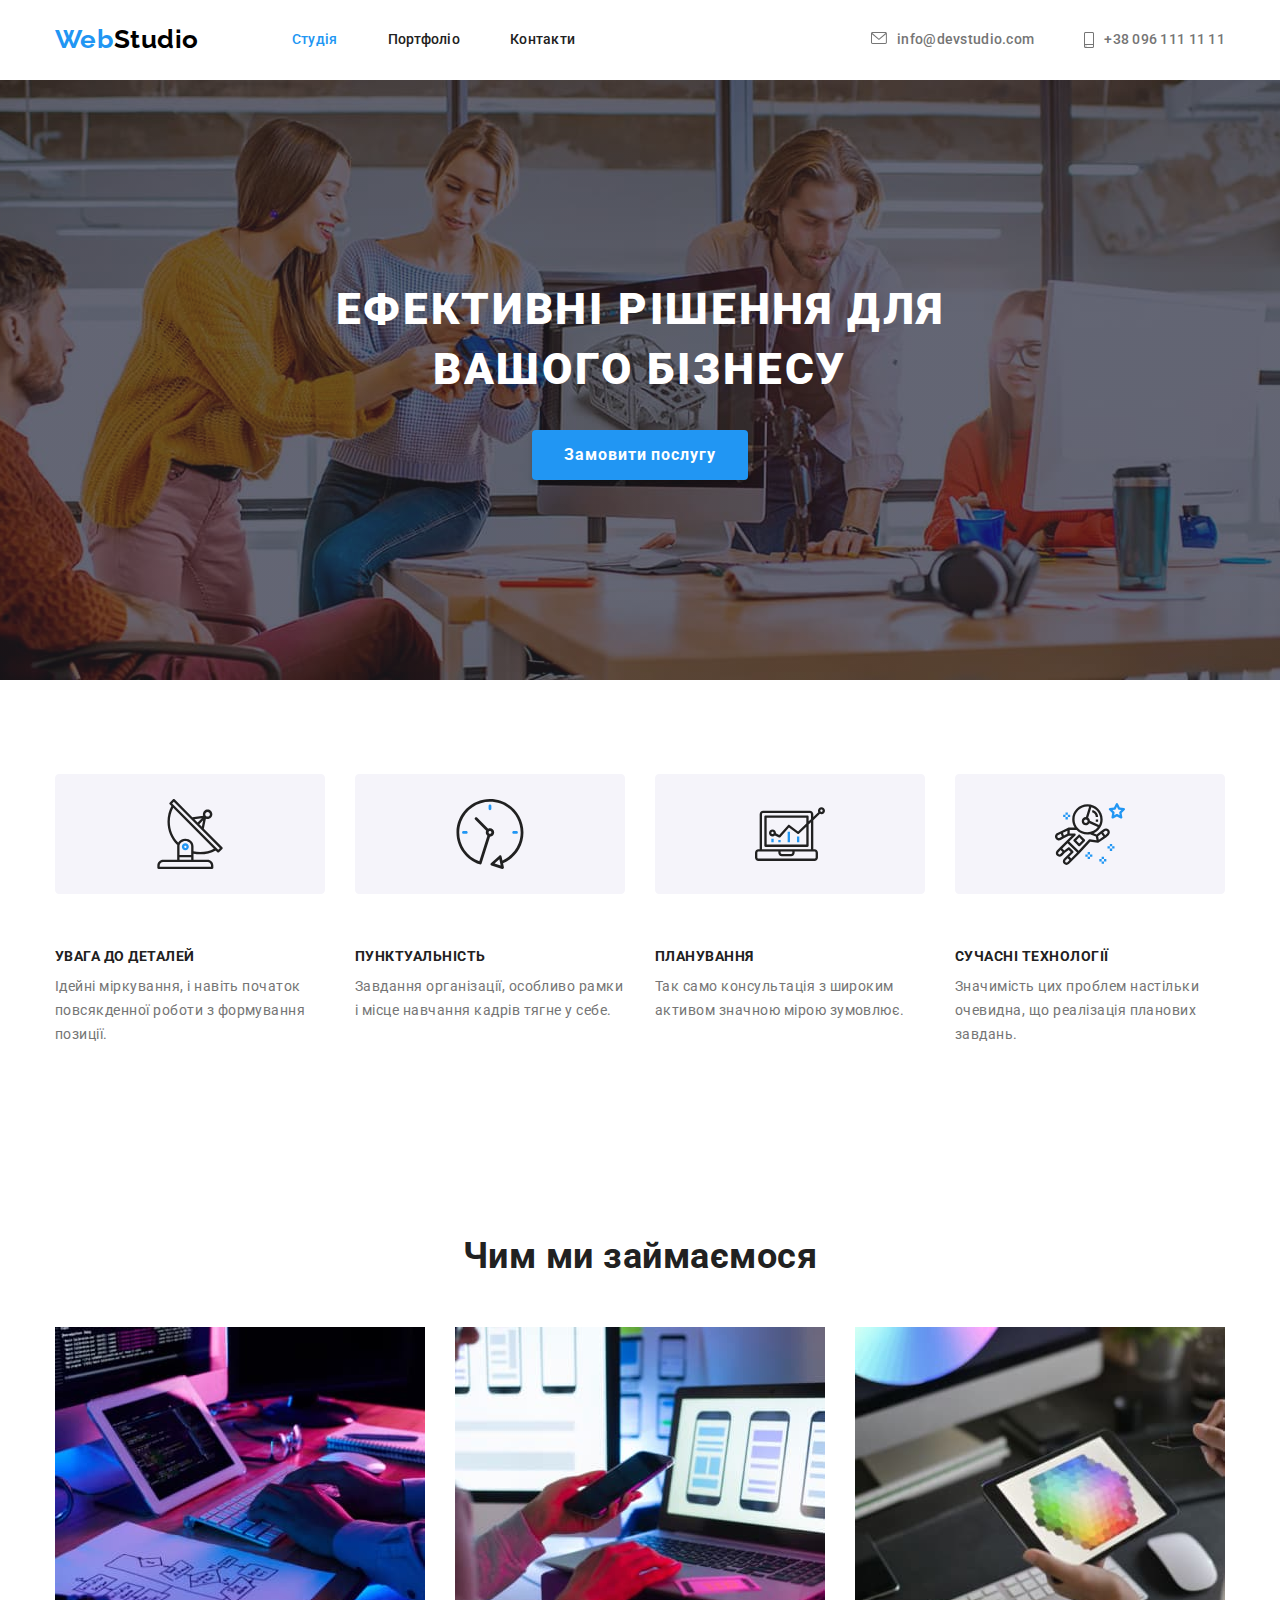
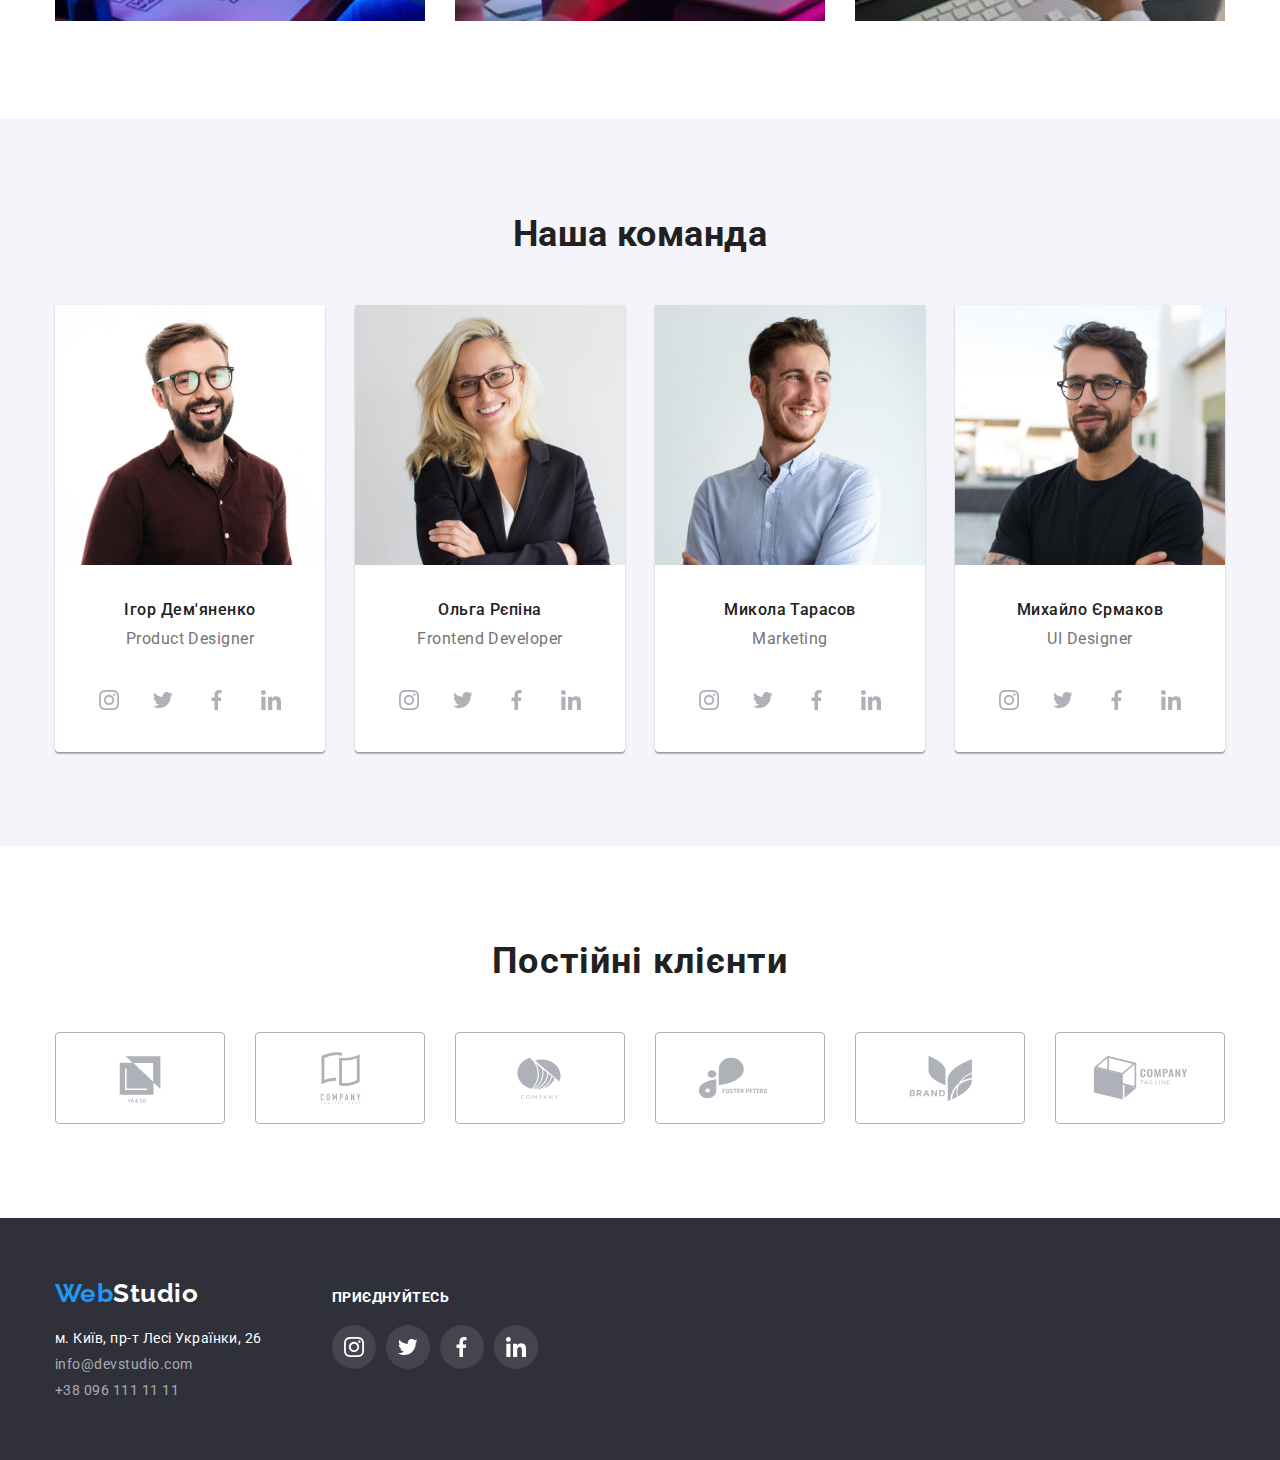
==== index.html @ b22309da "Initial commit" ====
<!DOCTYPE html>
<html lang="uk">
  <head>
    <meta charset="UTF-8" />
    <meta name="viewport" content="width=device-width, initial-scale=1.0" />
    <title>WebStudio</title>
    <link rel="preconnect" href="https://fonts.googleapis.com" />
    <link rel="preconnect" href="https://fonts.gstatic.com" crossorigin />
    <link
      href="https://fonts.googleapis.com/css2?family=Raleway:wght@400;700&family=Roboto:wght@400;500;700;900&display=swap"
      rel="stylesheet"
    />
    <link
      rel="stylesheet"
      href="https://cdnjs.cloudflare.com/ajax/libs/modern-normalize/1.1.0/modern-normalize.min.css"
    />
    <link rel="stylesheet" href="css/style.css" />
  </head>
  <body>
    <header class="page-header">
      <!-- site nav -->
      <nav class="container main-nav">
        <a href="./index.html" class="logo list">
          <span class="color-blu">Web</span>
          <span class="color-black">Studio</span>
        </a>
        <ul class="site-nav list">
          <li class="nav"><a href="" class="link current">Студія</a></li>
          <li class="nav">
            <a href="./portfolio.html" class="link">Портфоліо</a>
          </li>
          <li class="nav"><a href="" class="link">Контакти</a></li>
        </ul>
        <!-- Contakt -->
        <ul class="contakt-nav list">
          <li class="item">
            <a class="contakt-mail" href="mailto:info@devstudio.com"
              ><svg class="mail">
                <use href="./imeges/symbol-defs.svg#icon-envelope"></use></svg
              >info@devstudio.com</a
            >
          </li>
          <li class="item">
            <a class="contakt-tel" href="tel:+380961111111">
              <svg class="tel">
                <use href="./imeges/symbol-defs.svg#icon-smartphone"></use></svg
              >+38 096 111 11 11</a
            >
          </li>
        </ul>
      </nav>
    </header>
    <main>
      <!-- Hero -->
      <section class="hero section container">
        <h1 class="hero-title">Ефективні рішення для вашого бізнесу</h1>
        <button class="button">
          <span class="text-button">Замовити послугу</span>
        </button>
      </section>
      <!-- Feature -->
      <section class="section">
        <h2 hidden>Приклади робіт</h2>
        <div class="container feature">
          <ul class="feature-list list">
            <li class="item icon-item">
              <svg class="fonts">
                <use href="./imeges/symbol-defs.svg#icon-antenna"></use>
              </svg>
              <h3 class="title">УВАГА ДО ДЕТАЛЕЙ</h3>
              <p class="feature-text">
                Ідейні міркування, і навіть початок повсякденної роботи з
                формування позиції.
              </p>
            </li>
            <li class="item">
              <svg class="fonts">
                <use href="./imeges/symbol-defs.svg#icon-clock"></use>
              </svg>
              <h3 class="title">ПУНКТУАЛЬНІСТЬ</h3>
              <p class="feature-text">
                Завдання організації, особливо рамки і місце навчання кадрів
                тягне у себе.
              </p>
            </li>
            <li class="item">
              <svg class="fonts">
                <use href="./imeges/symbol-defs.svg#icon-diagram"></use>
              </svg>
              <h3 class="title">ПЛАНУВАННЯ</h3>
              <p class="feature-text">
                Так само консультація з широким активом значною мірою зумовлює.
              </p>
            </li>
            <li class="item">
              <svg class="fonts">
                <use href="./imeges/symbol-defs.svg#icon-astronaut"></use>
              </svg>
              <h3 class="title">СУЧАСНІ ТЕХНОЛОГІЇ</h3>
              <p class="feature-text">
                Значимість цих проблем настільки очевидна, що реалізація
                планових завдань.
              </p>
            </li>
          </ul>
        </div>
      </section>
      <section class="works section">
        <div class="container">
          <h2 class="works-title">Чим ми займаємося</h2>
          <ul class="list example">
            <li class="item">
              <img
                src="./imeges/keydoard.jpg"
                alt="Написання коду"
                width="370"
              />
            </li>
            <li class="item">
              <img
                src="./imeges/displey.jpg"
                alt="Мобільні додатки"
                width="370"
              />
            </li>
            <li class="item">
              <img
                src="./imeges/tablet.jpg"
                alt="Розробка логотипів"
                width="370"
              />
            </li>
          </ul>
        </div>
      </section>
      <!-- Team -->
      <section class="team section">
        <div class="container">
          <h2 class="team-title">Наша команда</h2>
          <ul class="list team-list">
            <li class="item">
              <div class="backgr-color">
                <img
                  class="photo-team"
                  src="./imeges/igor.jpg"
                  alt="Ігор Демʼяненко"
                  width="270"
                />
                <h3 class="team-name">Ігор Дем'яненко</h3>
                <p class="team-prof">
                  <span lang="en"> Product Designer</span>
                </p>
                <ul class="social list">
                  <li class="icon-social">
                    <a class="icon-link" href="#"
                      ><svg class="social-icon">
                        <use
                          href="./imeges/symbol-defs.svg#icon-instagram2"
                        ></use></svg
                    ></a>
                  </li>
                  <li class="icon-social">
                    <a class="icon-link" href="#"
                      ><svg class="social-icon">
                        <use
                          href="./imeges/symbol-defs.svg#icon-twitter2"
                        ></use></svg
                    ></a>
                  </li>
                  <li class="icon-social">
                    <a class="icon-link" href="#"
                      ><svg class="social-icon">
                        <use
                          href="./imeges/symbol-defs.svg#icon-facebook2"
                        ></use></svg
                    ></a>
                  </li>
                  <li class="icon-social">
                    <a class="icon-link" href="#"
                      ><svg class="social-icon">
                        <use
                          href="./imeges/symbol-defs.svg#icon-linkedin2"
                        ></use></svg
                    ></a>
                  </li>
                </ul>
              </div>
            </li>
            <li class="item">
              <div class="backgr-color">
                <img
                  class="photo-team"
                  src="./imeges/olga.jpg"
                  alt="Ольга Рєпіна"
                  width="270"
                />
                <h3 class="team-name">Ольга Рєпіна</h3>
                <p class="team-prof">
                  <span lang="en"> Frontend Developer </span>
                </p>
                <ul class="social list">
                  <li class="icon-social">
                    <a class="icon-link" href="#"
                      ><svg class="social-icon">
                        <use
                          href="./imeges/symbol-defs.svg#icon-instagram2"
                        ></use></svg
                    ></a>
                  </li>
                  <li class="icon-social">
                    <a class="icon-link" href="#"
                      ><svg class="social-icon">
                        <use
                          href="./imeges/symbol-defs.svg#icon-twitter2"
                        ></use></svg
                    ></a>
                  </li>
                  <li class="icon-social">
                    <a class="icon-link" href="#"
                      ><svg class="social-icon">
                        <use
                          href="./imeges/symbol-defs.svg#icon-facebook2"
                        ></use></svg
                    ></a>
                  </li>
                  <li class="icon-social">
                    <a class="icon-link" href="#"
                      ><svg class="social-icon">
                        <use
                          href="./imeges/symbol-defs.svg#icon-linkedin2"
                        ></use></svg
                    ></a>
                  </li>
                </ul>
              </div>
            </li>

            <li class="item">
              <div class="backgr-color">
                <img
                  class="photo-team"
                  src="./imeges/mukola.jpg"
                  alt="Микола Тарасов"
                  width="270"
                />
                <h3 class="team-name">Микола Тарасов</h3>
                <p class="team-prof"><span lang="en"> Marketing </span></p>
                <ul class="social list">
                  <li class="icon-social">
                    <a class="icon-link" href="#"
                      ><svg class="social-icon">
                        <use
                          href="./imeges/symbol-defs.svg#icon-instagram2"
                        ></use></svg
                    ></a>
                  </li>
                  <li class="icon-social">
                    <a class="icon-link" href="#"
                      ><svg class="social-icon">
                        <use
                          href="./imeges/symbol-defs.svg#icon-twitter2"
                        ></use></svg
                    ></a>
                  </li>
                  <li class="icon-social">
                    <a class="icon-link" href="#"
                      ><svg class="social-icon">
                        <use
                          href="./imeges/symbol-defs.svg#icon-facebook2"
                        ></use></svg
                    ></a>
                  </li>
                  <li class="icon-social">
                    <a class="icon-link" href="#"
                      ><svg class="social-icon">
                        <use
                          href="./imeges/symbol-defs.svg#icon-linkedin2"
                        ></use></svg
                    ></a>
                  </li>
                </ul>
              </div>
            </li>
            <li class="item">
              <div class="backgr-color">
                <img
                  class="photo-team"
                  src="./imeges/myhaylo.jpg"
                  alt="Михайло Єрмаков"
                  width="270"
                />
                <h3 class="team-name">Михайло Єрмаков</h3>
                <p class="team-prof"><span lang="en"> UI Designer </span></p>
                <ul class="social list">
                  <li class="icon-social">
                    <a class="icon-link" href="#"
                      ><svg class="social-icon">
                        <use
                          href="./imeges/symbol-defs.svg#icon-instagram2"
                        ></use></svg
                    ></a>
                  </li>
                  <li class="icon-social">
                    <a class="icon-link" href="#"
                      ><svg class="social-icon">
                        <use
                          href="./imeges/symbol-defs.svg#icon-twitter2"
                        ></use></svg
                    ></a>
                  </li>
                  <li class="icon-social">
                    <a class="icon-link" href="#"
                      ><svg class="social-icon">
                        <use
                          href="./imeges/symbol-defs.svg#icon-facebook2"
                        ></use></svg
                    ></a>
                  </li>
                  <li class="icon-social">
                    <a class="icon-link" href="#"
                      ><svg class="social-icon">
                        <use
                          href="./imeges/symbol-defs.svg#icon-linkedin2"
                        ></use></svg
                    ></a>
                  </li>
                </ul>
              </div>
            </li>
          </ul>
        </div>
      </section>
      <!-- Clients -->
      <section class="section">
        <div class="container">
          <h2 hidden>Клієнти</h2>
          <h3 class="title-clients">Постійні клієнти</h3>
          <ul class="icon-list list">
            <li class="icon-clients">
              <a href="#">
                <svg class="icon">
                  <use href="./imeges/symbol-defs.svg#icon-yaco"></use>
                </svg>
              </a>
            </li>
            <li class="icon-clients">
              <a href="#"
                ><svg class="icon">
                  <use
                    href="./imeges/symbol-defs.svg#icon-teglinecompany"
                  ></use></svg
              ></a>
            </li>
            <li class="icon-clients">
              <a href="#">
                <svg class="icon">
                  <use href="./imeges/symbol-defs.svg#icon-company"></use></svg
              ></a>
            </li>
            <li class="icon-clients">
              <a href="#"
                ><svg class="icon">
                  <use href="./imeges/symbol-defs.svg#icon-foster"></use></svg
              ></a>
            </li>
            <li class="icon-clients">
              <a href="#">
                <svg class="icon">
                  <use href="./imeges/symbol-defs.svg#icon-brand"></use></svg
              ></a>
            </li>
            <li class="icon-clients">
              <a href="#"
                ><svg class="icon">
                  <use href="./imeges/symbol-defs.svg#icon-tagline"></use></svg
              ></a>
            </li>
          </ul>
        </div>
      </section>
    </main>
    <!-- footer -->
    <footer class="footer">
      <div class="container footer-container">
        <div class="contackt-wrap">
         <a class="footer-logo" href="#"
          ><span class="color-blu">Web</span
          ><span class="color-white">Studio</span></a
        >
          <address class="address">
            <ul class="list">
              <li>
                <span class="address-name"
                  >м. Київ, пр-т Лесі Українки, 26</span
                >
              </li>
              <li>
                <a href="mailto:info@devstudio.com" class="address-mail list"
                  >info@devstudio.com</a
                >
              </li>
              <li>
                <a href="tel:+380961111111" class="address-tel list"
                  >+38 096 111 11 11</a
                >
              </li>
            </ul>
          </address>
          </div>
          <div class="social-wrap">
            <p class="footer-title-social">приєднуйтесь</p>
            <ul class="footer-social list">
              <li class="footer-icon-social">
                <a class="footer-icon-link" href="#"
                  ><svg class="footer-social-icon">
                    <use
                      href="./imeges/symbol-defs.svg#icon-instagram2"
                    ></use></svg
                ></a>
              </li>
              <li class="footer-icon-social">
                <a class="footer-icon-link" href="#"
                  ><svg class="footer-social-icon">
                    <use
                      href="./imeges/symbol-defs.svg#icon-twitter2"
                    ></use></svg
                ></a>
              </li>
              <li class="footer-icon-social">
                <a class="footer-icon-link" href="#"
                  ><svg class="footer-social-icon">
                    <use
                      href="./imeges/symbol-defs.svg#icon-facebook2"
                    ></use></svg
                ></a>
              </li>
              <li class="footer-icon-social">
                <a class="footer-icon-link" href="#"
                  ><svg class="footer-social-icon">
                    <use
                      href="./imeges/symbol-defs.svg#icon-linkedin2"
                    ></use></svg
                ></a>
              </li>
            </ul>
          </div>
      </div>
    </footer>
  </body>
</html>
---- css/style.css ----
/* 
цвет ховера текста #2196F3
главный цвет текста #212121
вторичный цвет текста #757575
цвет главного заголовка #FFFFFF
вторичный цвет фона #F5F4FA

 */
:root {
  --text-color: #000000;
  --secondary-text-color: #757575;
  --prymery-text-color: #212121;
  --accent-color: #2196f3;
  --pramery-white-color: #ffffff;
  --pramery-footer-text-color: rgba(255, 255, 255, 0.6);
  --backgroundcolor-hero: #2f303a;
  --pramery-footer-color: #2f303a;
  --secondary-backgraund-color: #f5f4fa;
  --primery-fill-color: #afb1b8;
}

/* Body */

body {
  background-color: var(--pramery-white-color);
  color: var(--prymery-text-color);

  font-family: Roboto, sans-serif;
  letter-spacing: 0.03em;
}

/* Утилиты */

h1,
h2,
h3,
h4,
h5,
h6,
p {
  margin-top: 0;
  margin-bottom: 0;
}

.list {
  margin: 0;
  padding: 0;
  list-style: none;
  text-decoration: none;
}

.container {
  width: 1200px;
  padding-left: 15px;
  padding-right: 15px;
  margin-left: auto;
  margin-right: auto;
}

.section {
  padding-top: 94px;
  padding-bottom: 94px;
}

/* header */

.header {
  border-bottom: 1px solid #ececec;
}

.logo {
  display: block;
  font-size: 0;
  padding-top: 24px;
  padding-bottom: 25px;
  margin-right: 93px;
}

.logo .color-blu {
  color: var(--accent-color);

  font-family: Raleway, sans-serif;
  font-weight: 700;
  font-size: 26px;
  line-height: 1.2;
}
.logo .color-black {
  color: var(--text-color);

  font-family: Raleway, sans-serif;
  font-weight: 700;
  font-size: 26px;
  line-height: 1.2;
}

/* Main-nav */

.main-nav {
  display: flex;
  align-items: center;
}

/* site nav */

.site-nav {
  display: flex;
}

.site-nav .nav {
  margin-right: 50px;
}
.site-nav .nav:last-child {
  margin-right: 0;
}

.site-nav .link {
  color: var(--prymery-text-color);
  padding-top: 32px;
  padding-bottom: 32px;
  display: block;

  font-weight: 500;
  font-size: 14px;
  line-height: 1.14;
  letter-spacing: 0.02em;
  text-decoration: none;
}
.site-nav .link:hover,
.site-nav .link:focus {
  color: var(--accent-color);
}
.site-nav .current {
  color: var(--accent-color);
}

.cont-list {
  display: flex;
}

.contakt-nav {
  display: flex;
  margin-left: auto;
}
.contakt-nav .item + .item {
  margin-left: 50px;
}

.contakt-nav .contakt-mail,
.contakt-nav .contakt-tel {
  fill: var(--secondary-text-color);
  color: var(--secondary-text-color);
  text-decoration: none;
  display: flex;
  text-align: center;
  padding-top: 32px;
  padding-bottom: 32px;

  font-weight: 500;
  font-size: 14px;
  line-height: 1.14;
  letter-spacing: 0.02em;
}
.contakt-nav .contakt-mail:hover,
.contakt-nav .contakt-mail:focus {
  color: var(--accent-color);
  fill: var(--accent-color);
}

.contakt-nav .contakt-tel:hover,
.contakt-nav .contakt-tel:focus {
  color: var(--accent-color);
  fill: var(--accent-color);
}

.mail {
  display: flex;
  align-items: center;
  width: 16px;
  height: 12px;
  margin-right: 10px;
}

.tel {
  display: flex;
  align-items: center;
  width: 10px;
  height: 16px;
  margin-right: 10px;
}

/* Hero */
.hero {
  max-width: 1600px;
  height: 600px;
  background-image: linear-gradient(
      to right,
      rgba(47, 48, 58, 0.4),
      rgba(47, 48, 58, 0.4)
    ),
    url(../imeges/background.jpg);
  background-position: center;
  background-size: cover;
  background-repeat: no-repeat;

  background-color: var(--backgroundcolor-hero);
  width: 100%;
  text-align: center;
  padding-top: 200px;
  padding-bottom: 200px;
}

.hero .hero-title {
  margin-bottom: 30px;
  color: var(--pramery-white-color);
  width: 696px;
  margin-left: auto;
  margin-right: auto;

  font-weight: 900;
  font-size: 44px;
  line-height: 1.36;
  letter-spacing: 0.06em;
  text-transform: uppercase;
}

.button {
  color: var(--pramery-white-color);
  background-color: var(--accent-color);
  cursor: pointer;
  box-shadow: 0px 4px 4px rgba(0, 0, 0, 0.15);
  border-radius: 4px;
  border: 0;

  font-weight: 700;
  font-size: 16px;
  line-height: 1.88;
  letter-spacing: 0.06em;
  padding: 10px 32px;
}

/* Feature */

.feature-list {
  display: flex;
}
.feature-list .item + .item {
  margin-left: 30px;
}

.feature-list .item {
  width: 270px;
}

.feature-list .title {
  margin-bottom: 10px;
  font-weight: 700;
  font-size: 14px;
  line-height: 1.14;
  text-transform: uppercase;
  text-align: left;
}

.feature-list .feature-text {
  color: var(--secondary-text-color);

  font-weight: 400;
  font-size: 14px;
  line-height: 1.7;
  text-align: left;
}

.fonts {
  display: flex;
  width: 270px;
  height: 120px;
  padding: 25px 100px;
  background-image: url(../imeges/backgr.svg);
  border-radius: 4px;
  text-align: center;
  margin-bottom: 55px;
}

/* Works */

.example {
  display: flex;
}

.example .item + .item {
  margin-left: 30px;
}
.works .works-title {
  margin-bottom: 50px;

  font-weight: 700;
  font-size: 36px;
  line-height: 1.17;
  text-align: center;
}

/* Team */

.team {
  background-color: var(--secondary-backgraund-color);
  text-align: center;
}

.team-list {
  display: flex;
}

.team-list .item + .item {
  margin-left: 30px;
}

.backgr-color {
  background-color: var(--pramery-white-color);
  box-shadow: 0px 1px 3px rgba(0, 0, 0, 0.12), 0px 1px 1px rgba(0, 0, 0, 0.14),
    0px 2px 1px rgba(0, 0, 0, 0.2);
  border-radius: 0px 0px 4px 4px;
}

.team .team-title {
  margin-bottom: 50px;

  font-weight: 700;
  font-size: 36px;
  line-height: 1.17;
  text-align: center;
}
.team .photo-team {
  margin-bottom: 30px;
}

.team .team-name {
  margin-bottom: 10px;
  font-weight: 500;
  font-size: 16px;
  line-height: 1.19;
}
.team .team-prof {
  color: var(--secondary-text-color);
  padding-bottom: 30px;

  font-weight: 400;
  font-size: 16px;
  line-height: 1.19;
}

/* Иконки на соц сети  */

.social {
  display: inline-flex;
  margin-bottom: 30px;
}

.icon-social {
  margin-right: 10px;
}
.icon-social:last-child {
  margin-right: 0;
}

.icon-link {
  display: flex;
  width: 44px;
  height: 44px;
  border-radius: 50%;
  justify-content: center;
  align-items: center;
  padding: 12px 12px;
  fill: var(--primery-fill-color);
}

.icon-link:hover,
.icon-link:focus {
  background-color: var(--accent-color);
  fill: var(--pramery-white-color);
}

.social-icon {
  display: flex;
  width: 20px;
  height: 20px;
}

/* Clients */

.title-clients {
  font-weight: 700;
  font-size: 36px;
  line-height: calc(42 / 36);
  text-align: center;
  letter-spacing: 0.03em;
  margin-bottom: 50px;

  color: var(--prymery-text-color);
}

.icon-list {
  display: flex;
}

.icon {
  display: inline-block;
  width: 106px;
  height: 60px;
  margin: 16px 32px;
  fill: var(--primery-fill-color);
}
.icon:hover {
  fill: var(--accent-color);
}

.icon-list .icon-clients {
  display: block;
  width: 170px;
  height: 92px;
  border: 1px solid #afb1b8;
  border-radius: 4px;
  margin-right: 30px;
}

.icon-list .icon-clients:last-child {
  margin-right: 0;
}

/* Footer */

.footer {
  background-color: var(--pramery-footer-color);
  display: flex;
  flex-direction: column;
  padding-top: 60px;
  padding-bottom: 60px;
}
.footer-logo {
  display: inline-block;
  margin-bottom: 20px;
  font-size: 0;
  text-decoration: none;
}
.footer-logo .color-blu {
  color: var(--accent-color);

  font-family: Raleway, sans-serif;
  font-weight: 700;
  font-size: 26px;
  line-height: 1.19;
}
.footer-logo .color-white {
  color: var(--pramery-white-color);

  font-family: Raleway, sans-serif;
  font-weight: 700;
  font-size: 26px;
  line-height: 1.19;
}

.address {
  display: flex;
  flex-direction: column;
}

.address .address-name {
  color: var(--pramery-white-color);
  margin-bottom: 9px;
  display: inline-block;

  font-style: normal;
  font-weight: 400;
  font-size: 14px;
  line-height: 1.17;
}

.address-mail {
  margin-bottom: 9px;
}

.address .address-mail,
.address-tel {
  color: var(--pramery-footer-text-color);

  display: inline-block;

  font-style: normal;
  font-weight: 400;
  font-size: 14px;
  line-height: 1.17;
}
.address-mail:hover,
.address-mail:focus {
  color: var(--accent-color);
}
.address-tel:hover,
.address-tel:focus {
  color: var(--accent-color);
}

/* footer icon */

.footer-container {
  display: flex;
  align-items: baseline;
}

.footer-title-social {
  display: flex;
  font-weight: 700;
  font-size: 14px;
  line-height: calc(16 / 14);
  letter-spacing: 0.03em;
  text-transform: uppercase;
  color: var(--pramery-white-color);
  text-align: center;
  margin-bottom: 20px;
}

.social-wrap {
  margin-left: 70px;
}

.footer-social {
  display: inline-flex;
}

.footer-icon-social {
  margin-right: 10px;
}
.footer-icon-social:last-child {
  margin-right: 0;
}

.footer-icon-link {
  display: flex;
  width: 44px;
  height: 44px;
  border-radius: 50%;
  justify-content: center;
  align-items: center;
  padding: 12px 12px;
  fill: var(--pramery-white-color);
  background-color: rgba(255, 255, 255, 0.1);
}

.footer-icon-link:hover,
.footer-icon-link:focus {
  background-color: var(--accent-color);
  fill: var(--pramery-white-color);
}

.footer-social-icon {
  display: flex;
  width: 20px;
  height: 20px;
}
/* Portfolio */

.portfolio {
  display: inline-block;
}

.list-button {
  display: flex;
  justify-content: center;
}
.list-button .item + .item {
  margin-left: 8px;
}

.list-button .buttons {
  color: var(--prymery-text-color);
  background-color: var(--secondary-backgraund-color);
  margin-bottom: 34px;
  padding: 6px 22px;
  border-radius: 4px;
  border: 0;

  font-weight: 500;
  font-size: 16px;
  line-height: 1.63;
  cursor: pointer;
}
.list-button .buttons:hover,
.list-button .buttons:focus {
  color: var(--pramery-white-color);
  background-color: var(--accent-color);
  box-shadow: 0px 3px 1px rgba(0, 0, 0, 0.1), 0px 1px 2px rgba(0, 0, 0, 0.08),
    0px 2px 2px rgba(0, 0, 0, 0.12);
}

.card {
  display: flex;
  flex-wrap: wrap;
}

.card .item {
  width: calc(100%-30px / 3);
  display: inline-block;
  margin-bottom: 30px;
  margin-right: 30px;
}

.card .item:nth-child(3n) {
  margin-right: 0px;
}

.card .item:nth-last-child(-n + 3) {
  margin-bottom: 0px;
}

.portf-list:hover,
.portf-list:focus {
  box-shadow: 0px 1px 1px rgba(0, 0, 0, 0.12), 0px 4px 4px rgba(0, 0, 0, 0.06),
    1px 4px 6px rgba(0, 0, 0, 0.16);
}

.card .img-project {
  display: block;
}

.text-title {
  border: 1px solid #eeeeee;
  border-top: none;
}

.card .card-title {
  color: var(--prymery-text-color);
  margin-bottom: 4px;
  padding-top: 20px;
  padding-left: 24px;

  font-weight: 700;
  font-size: 18px;
  line-height: 2;
  letter-spacing: 0.06em;
}
.card .card-text {
  color: var(--secondary-text-color);
  margin-bottom: 20px;
  padding-left: 24px;

  font-weight: 400;
  font-size: 16px;
  line-height: 1.88;
}
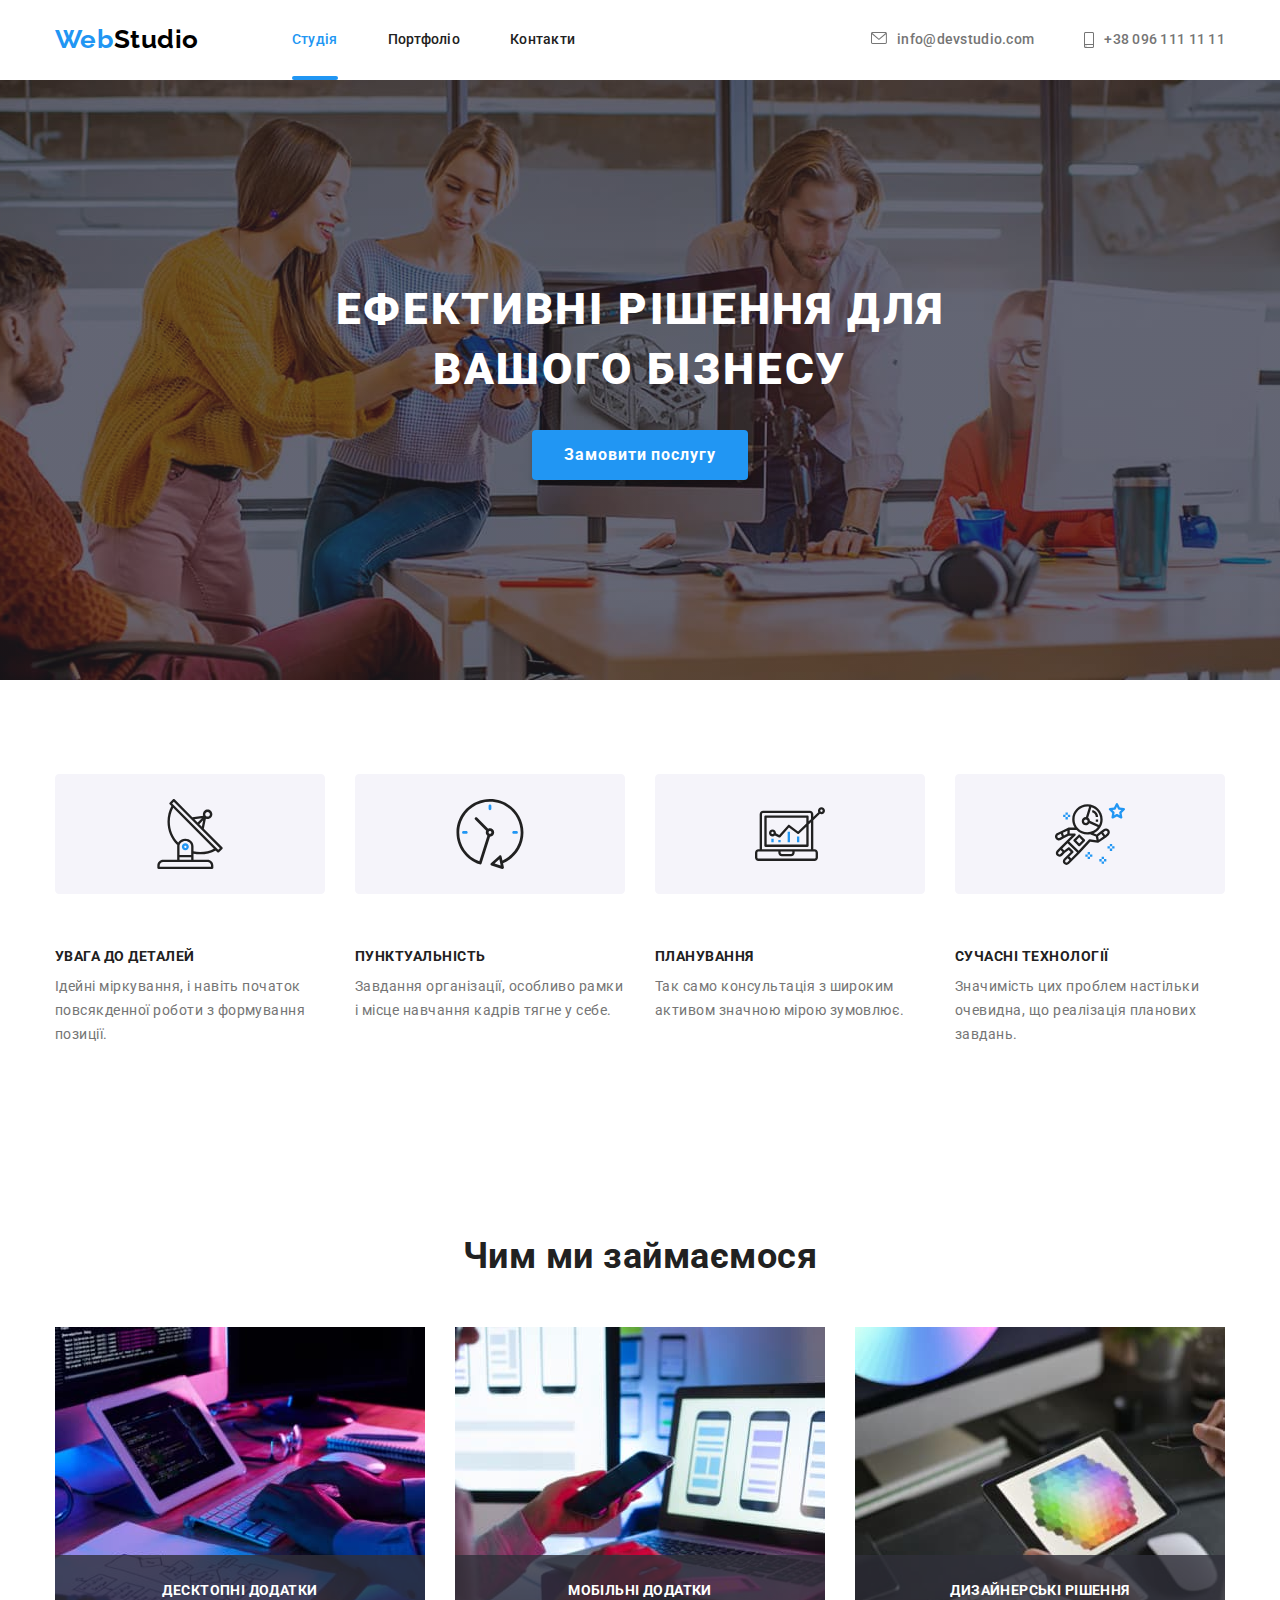
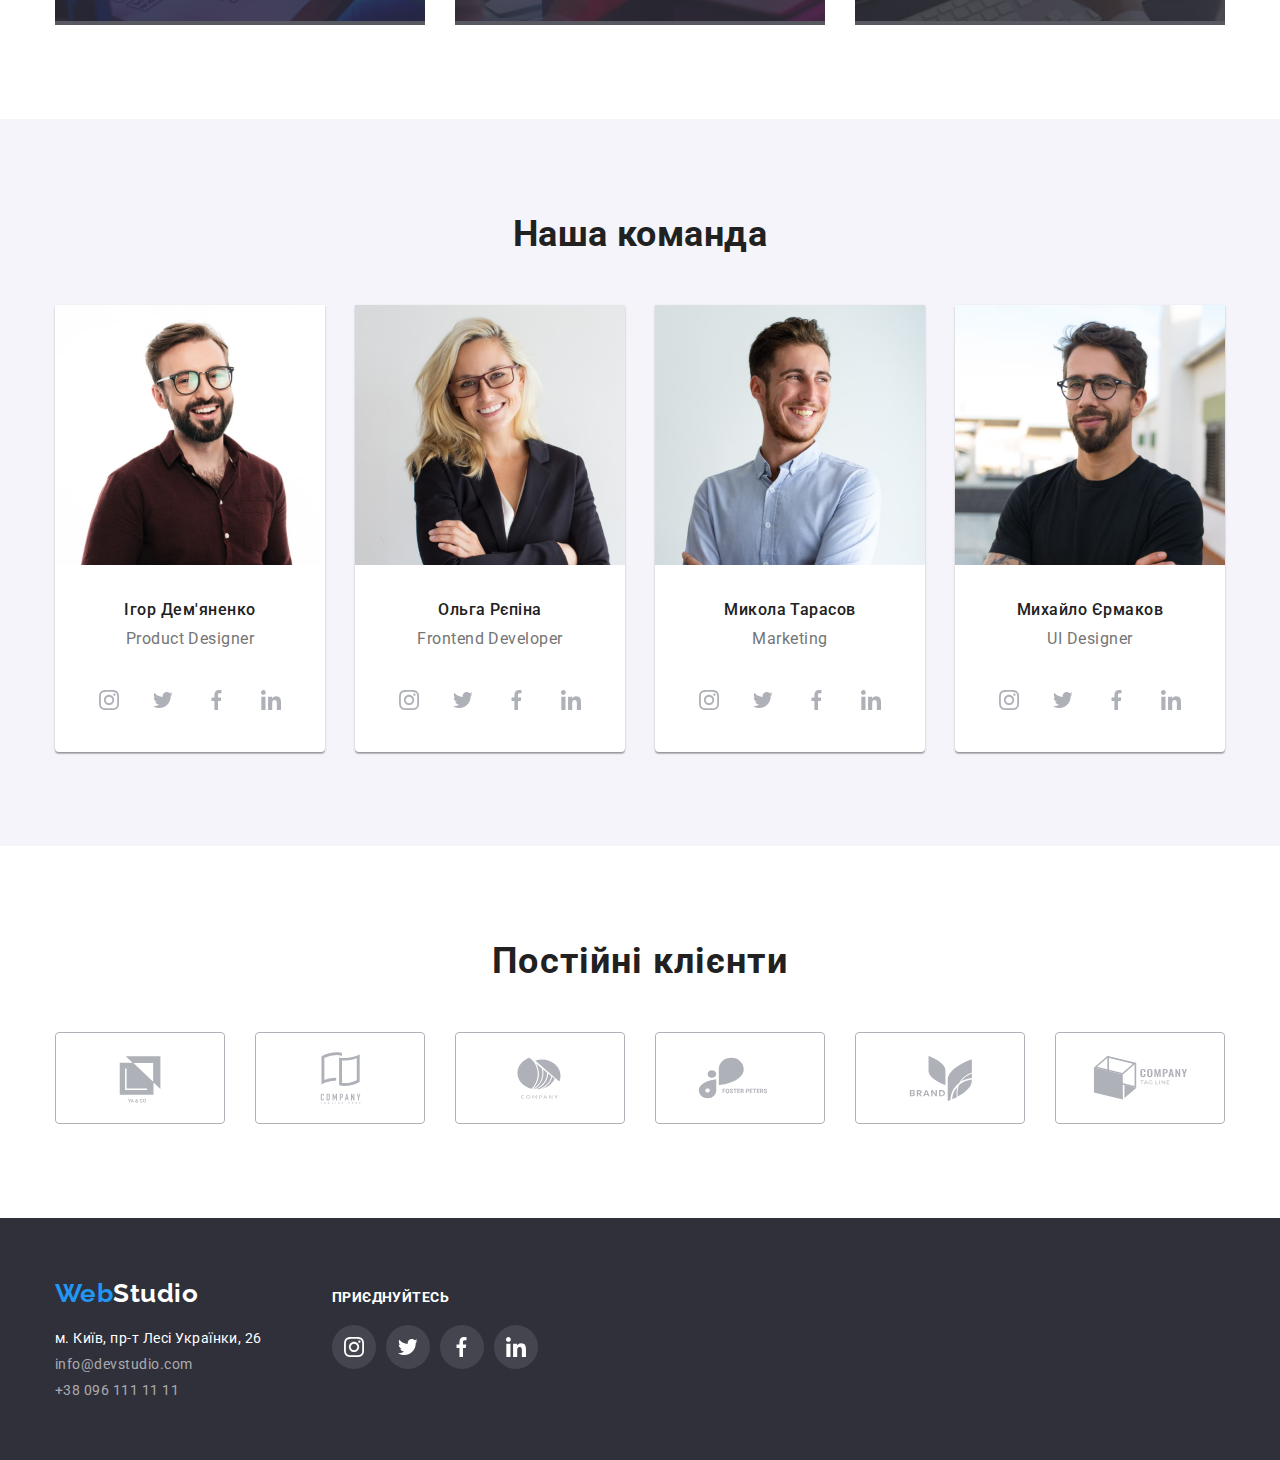
==== commit b8900d0f: "css index" ====
--- a/index.html
+++ b/index.html
@@ -54,9 +54,21 @@
       <!-- Hero -->
       <section class="hero section container">
         <h1 class="hero-title">Ефективні рішення для вашого бізнесу</h1>
-        <button class="button">
-          <span class="text-button">Замовити послугу</span>
-        </button>
+        <button class="button" data-modal-open>Замовити послугу</button>
+        <div class="backdrop-hero is-hidden" data-modal>
+          <div class="modal-hero">
+            <button class="clouse-modal" data-modal-close>
+              <svg>
+                <use
+                  class="icon-close"
+                  href="./imeges/symbol-defs.svg#icon-close-black"
+                  width="18px"
+                  height="18px"
+                ></use>
+              </svg>
+            </button>
+          </div>
+        </div>
       </section>
       <!-- Feature -->
       <section class="section">
@@ -109,26 +121,35 @@
         <div class="container">
           <h2 class="works-title">Чим ми займаємося</h2>
           <ul class="list example">
-            <li class="item">
-              <img
-                src="./imeges/keydoard.jpg"
-                alt="Написання коду"
-                width="370"
-              />
-            </li>
-            <li class="item">
+            <li class="item item-desktop">
+              <div class="imeges-thumb">
+                <img
+                  src="./imeges/keydoard.jpg"
+                  alt="Десктопні додатки"
+                  width="370"
+                />
+                <div class="images-text img-fonts">Десктопні додатки</div>
+              </div>
+            </li>
+            <li class="item">
+               <div class="imeges-thumb">
               <img
                 src="./imeges/displey.jpg"
                 alt="Мобільні додатки"
                 width="370"
               />
-            </li>
-            <li class="item">
+              <div class="images-text img-fonts">Мобільні додатки</div>
+              </div>
+            </li>
+            <li class="item">
+               <div class="imeges-thumb">
               <img
                 src="./imeges/tablet.jpg"
                 alt="Розробка логотипів"
                 width="370"
               />
+              <div class="images-text img-fonts">Дизайнерські рішення</div>
+              </div>
             </li>
           </ul>
         </div>
@@ -383,10 +404,10 @@
     <footer class="footer">
       <div class="container footer-container">
         <div class="contackt-wrap">
-         <a class="footer-logo" href="#"
-          ><span class="color-blu">Web</span
-          ><span class="color-white">Studio</span></a
-        >
+          <a class="footer-logo" href="#"
+            ><span class="color-blu">Web</span
+            ><span class="color-white">Studio</span></a
+          >
           <address class="address">
             <ul class="list">
               <li>
@@ -406,45 +427,44 @@
               </li>
             </ul>
           </address>
-          </div>
-          <div class="social-wrap">
-            <p class="footer-title-social">приєднуйтесь</p>
-            <ul class="footer-social list">
-              <li class="footer-icon-social">
-                <a class="footer-icon-link" href="#"
-                  ><svg class="footer-social-icon">
-                    <use
-                      href="./imeges/symbol-defs.svg#icon-instagram2"
-                    ></use></svg
-                ></a>
-              </li>
-              <li class="footer-icon-social">
-                <a class="footer-icon-link" href="#"
-                  ><svg class="footer-social-icon">
-                    <use
-                      href="./imeges/symbol-defs.svg#icon-twitter2"
-                    ></use></svg
-                ></a>
-              </li>
-              <li class="footer-icon-social">
-                <a class="footer-icon-link" href="#"
-                  ><svg class="footer-social-icon">
-                    <use
-                      href="./imeges/symbol-defs.svg#icon-facebook2"
-                    ></use></svg
-                ></a>
-              </li>
-              <li class="footer-icon-social">
-                <a class="footer-icon-link" href="#"
-                  ><svg class="footer-social-icon">
-                    <use
-                      href="./imeges/symbol-defs.svg#icon-linkedin2"
-                    ></use></svg
-                ></a>
-              </li>
-            </ul>
-          </div>
+        </div>
+        <div class="social-wrap">
+          <p class="footer-title-social">приєднуйтесь</p>
+          <ul class="footer-social list">
+            <li class="footer-icon-social">
+              <a class="footer-icon-link" href="#"
+                ><svg class="footer-social-icon">
+                  <use
+                    href="./imeges/symbol-defs.svg#icon-instagram2"
+                  ></use></svg
+              ></a>
+            </li>
+            <li class="footer-icon-social">
+              <a class="footer-icon-link" href="#"
+                ><svg class="footer-social-icon">
+                  <use href="./imeges/symbol-defs.svg#icon-twitter2"></use></svg
+              ></a>
+            </li>
+            <li class="footer-icon-social">
+              <a class="footer-icon-link" href="#"
+                ><svg class="footer-social-icon">
+                  <use
+                    href="./imeges/symbol-defs.svg#icon-facebook2"
+                  ></use></svg
+              ></a>
+            </li>
+            <li class="footer-icon-social">
+              <a class="footer-icon-link" href="#"
+                ><svg class="footer-social-icon">
+                  <use
+                    href="./imeges/symbol-defs.svg#icon-linkedin2"
+                  ></use></svg
+              ></a>
+            </li>
+          </ul>
+        </div>
       </div>
     </footer>
+    <script src="./js/modal.js"></script>
   </body>
 </html>
--- a/css/style.css
+++ b/css/style.css
@@ -118,7 +118,7 @@
   padding-top: 32px;
   padding-bottom: 32px;
   display: block;
-
+  position: relative;
   font-weight: 500;
   font-size: 14px;
   line-height: 1.14;
@@ -131,6 +131,18 @@
 }
 .site-nav .current {
   color: var(--accent-color);
+}
+
+.link.current::after {
+  content: "";
+  position: absolute;
+  left: 0;
+  bottom: 0;
+  display: block;
+  width: 100%;
+  height: 4px;
+  background-color: var(--accent-color);
+  border-radius: 2px;
 }
 
 .cont-list {
@@ -238,6 +250,55 @@
   padding: 10px 32px;
 }
 
+.backdrop-hero {
+  position: fixed;
+  top: 0;
+  left: 0;
+  width: 100%;
+  height: 100%;
+  z-index: 10;
+}
+
+.backdrop-hero.is-hidden {
+  opacity: 0;
+  pointer-events: none;
+}
+
+.modal-hero {
+  position: absolute;
+  top: 50%;
+  left: 50%;
+  transform: translate(-50%, -50%);
+
+  width: 528px;
+  height: 581px;
+  background-color: #fff;
+  border-radius: 4px;
+  box-shadow: 0px 1px 3px rgba(0, 0, 0, 0.12), 0px 1px 1px rgba(0, 0, 0, 0.14),
+    0px 2px 1px rgba(0, 0, 0, 0.2);
+}
+.clouse-modal {
+  display: flex;
+  /* align-items: center; */
+  justify-content: center;
+  width: 30px;
+  height: 30px;
+  position: absolute;
+  top: 8px;
+  right: 8px;
+  border-radius: 50%;
+  background: #ffffff;
+  border: 1px solid rgba(0, 0, 0, 0.1);
+  cursor: pointer;
+}
+
+.clouse-modal:hover {
+  color: var(--accent-color);
+}
+
+.icon-close {
+}
+
 /* Feature */
 
 .feature-list {
@@ -296,6 +357,35 @@
   font-size: 36px;
   line-height: 1.17;
   text-align: center;
+}
+
+.imeges-thumb {
+  position: relative;
+}
+
+.images-text {
+  position: absolute;
+  padding: 27px;
+
+  font-weight: 700;
+  font-size: 14px;
+  line-height: calc(16 / 14);
+  text-align: center;
+  letter-spacing: 0.03em;
+  text-transform: uppercase;
+}
+
+.img-fonts {
+  position: absolute;
+
+  bottom: 0;
+  right: 0;
+  left: 0;
+
+  height: 70px;
+  background-color: rgba(47, 48, 58, 0.8);
+
+  color: var(--pramery-white-color);
 }
 
 /* Team */
@@ -615,6 +705,10 @@
     1px 4px 6px rgba(0, 0, 0, 0.16);
 }
 
+.descript {
+  position: relative;
+}
+
 .card .img-project {
   display: block;
 }
@@ -644,3 +738,5 @@
   font-size: 16px;
   line-height: 1.88;
 }
+
+
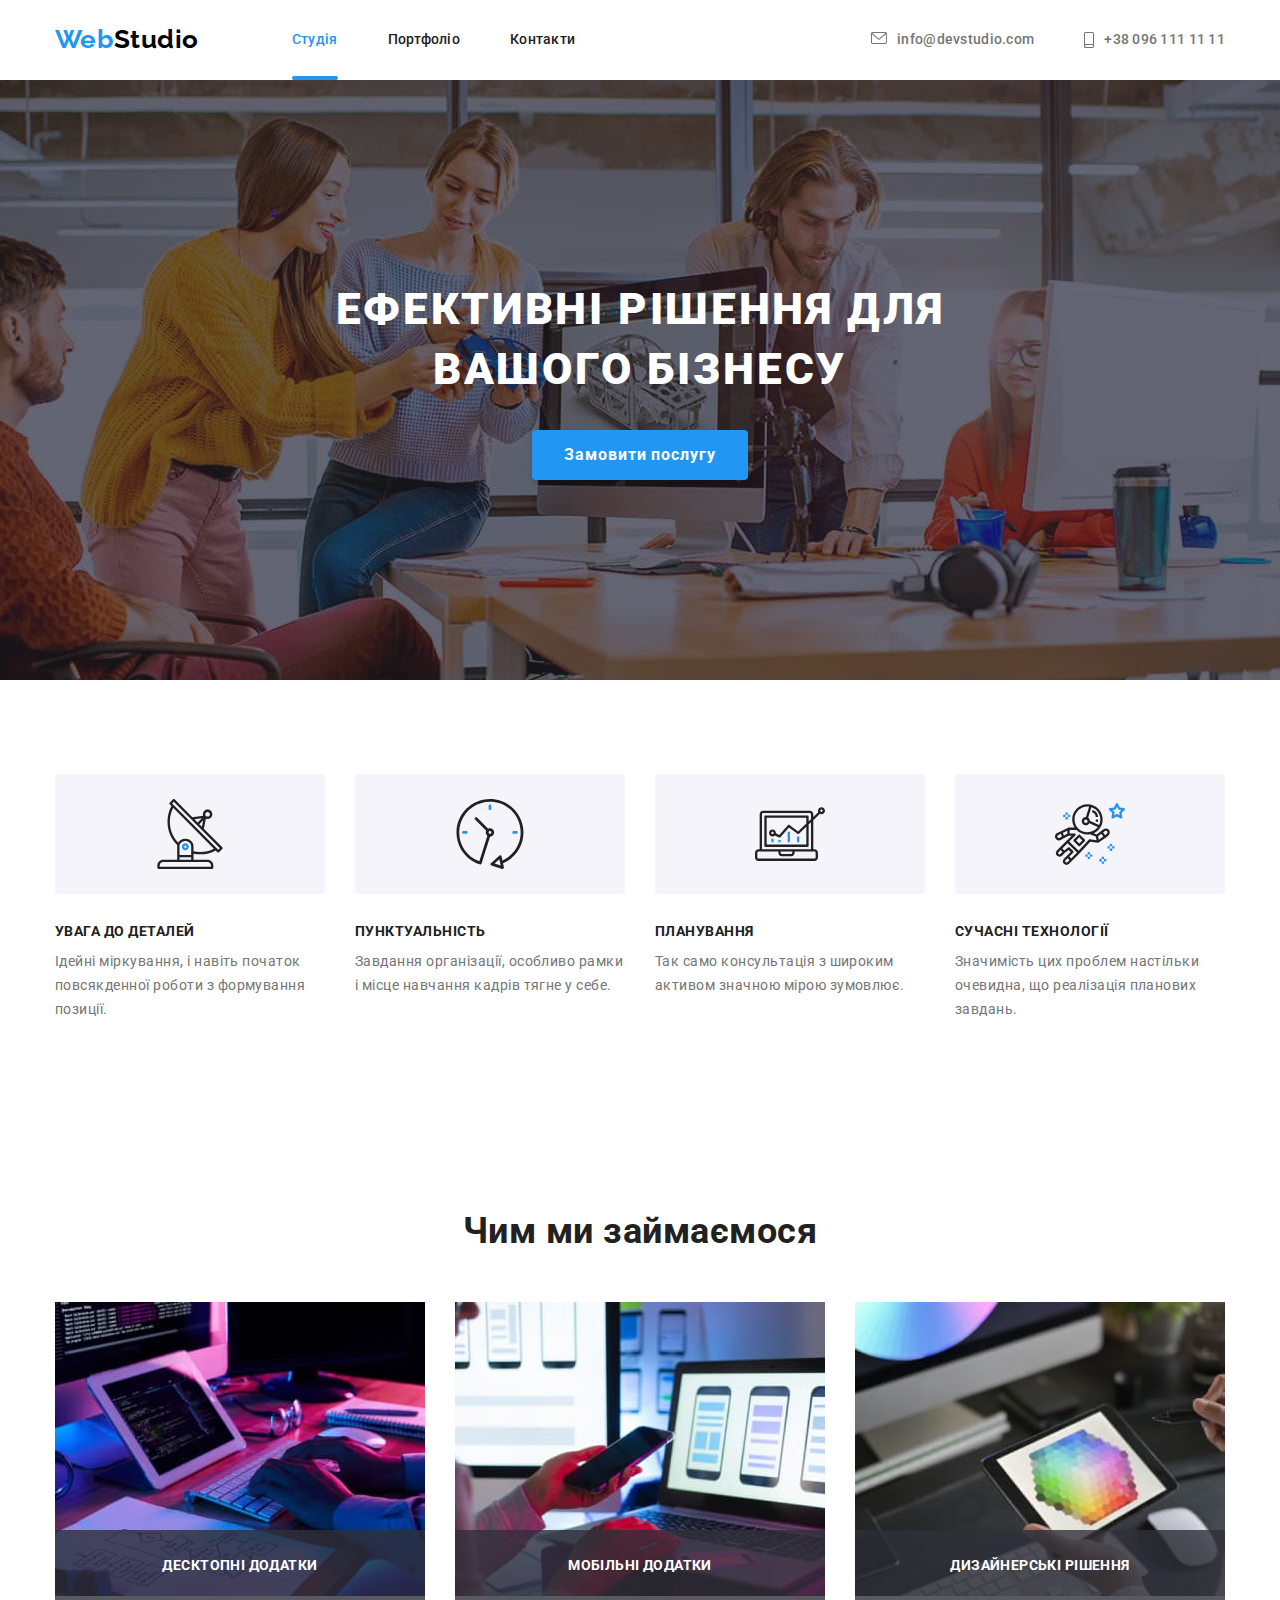
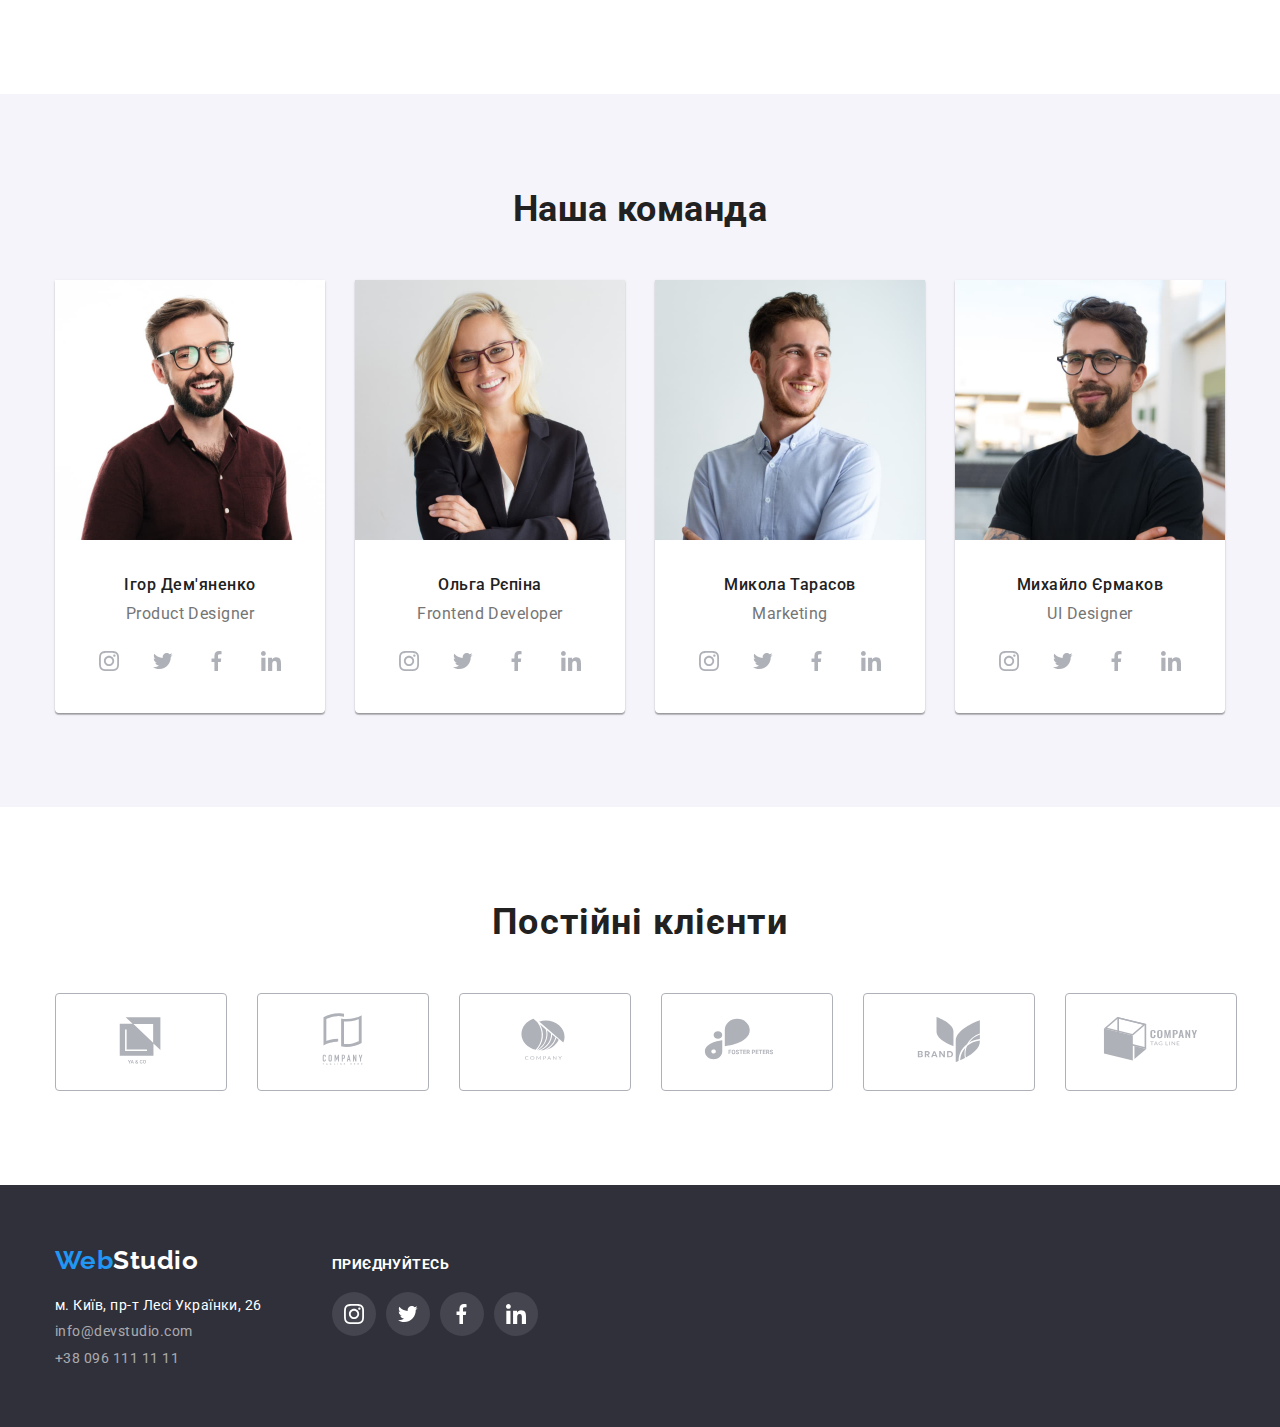
==== commit bfe7827f: "update" ====
--- a/index.html
+++ b/index.html
@@ -57,14 +57,9 @@
         <button class="button" data-modal-open>Замовити послугу</button>
         <div class="backdrop-hero is-hidden" data-modal>
           <div class="modal-hero">
-            <button class="clouse-modal" data-modal-close>
-              <svg>
-                <use
-                  class="icon-close"
-                  href="./imeges/symbol-defs.svg#icon-close-black"
-                  width="18px"
-                  height="18px"
-                ></use>
+            <button class="closed-modal" data-modal-close>
+              <svg class="icon-closed" height="18" width="18">
+                <use href="./imeges/symbol-defs.svg#icon-close-black"></use>
               </svg>
             </button>
           </div>
@@ -76,43 +71,60 @@
         <div class="container feature">
           <ul class="feature-list list">
             <li class="item icon-item">
-              <svg class="fonts">
-                <use href="./imeges/symbol-defs.svg#icon-antenna"></use>
-              </svg>
-              <h3 class="title">УВАГА ДО ДЕТАЛЕЙ</h3>
-              <p class="feature-text">
-                Ідейні міркування, і навіть початок повсякденної роботи з
-                формування позиції.
-              </p>
-            </li>
-            <li class="item">
-              <svg class="fonts">
-                <use href="./imeges/symbol-defs.svg#icon-clock"></use>
-              </svg>
-              <h3 class="title">ПУНКТУАЛЬНІСТЬ</h3>
-              <p class="feature-text">
-                Завдання організації, особливо рамки і місце навчання кадрів
-                тягне у себе.
-              </p>
-            </li>
-            <li class="item">
-              <svg class="fonts">
-                <use href="./imeges/symbol-defs.svg#icon-diagram"></use>
-              </svg>
-              <h3 class="title">ПЛАНУВАННЯ</h3>
-              <p class="feature-text">
-                Так само консультація з широким активом значною мірою зумовлює.
-              </p>
-            </li>
-            <li class="item">
-              <svg class="fonts">
-                <use href="./imeges/symbol-defs.svg#icon-astronaut"></use>
-              </svg>
-              <h3 class="title">СУЧАСНІ ТЕХНОЛОГІЇ</h3>
-              <p class="feature-text">
-                Значимість цих проблем настільки очевидна, що реалізація
-                планових завдань.
-              </p>
+              <div class="fonts">
+                <svg>
+                  <use href="./imeges/symbol-defs.svg#icon-antenna"></use>
+                </svg>
+              </div>
+              <div class="title-feature-text">
+                <h3 class="title">УВАГА ДО ДЕТАЛЕЙ</h3>
+                <p class="feature-text">
+                  Ідейні міркування, і навіть початок повсякденної роботи з
+                  формування позиції.
+                </p>
+              </div>
+            </li>
+            <li class="item">
+              <div class="fonts">
+                <svg>
+                  <use href="./imeges/symbol-defs.svg#icon-clock"></use>
+                </svg>
+              </div>
+              <div class="title-feature-text">
+                <h3 class="title">ПУНКТУАЛЬНІСТЬ</h3>
+                <p class="feature-text">
+                  Завдання організації, особливо рамки і місце навчання кадрів
+                  тягне у себе.
+                </p>
+              </div>
+            </li>
+            <li class="item">
+              <div class="fonts">
+                <svg>
+                  <use href="./imeges/symbol-defs.svg#icon-diagram"></use>
+                </svg>
+              </div>
+              <div class="title-feature-text">
+                <h3 class="title">ПЛАНУВАННЯ</h3>
+                <p class="feature-text">
+                  Так само консультація з широким активом значною мірою
+                  зумовлює.
+                </p>
+              </div>
+            </li>
+            <li class="item">
+              <div class="fonts">
+                <svg>
+                  <use href="./imeges/symbol-defs.svg#icon-astronaut"></use>
+                </svg>
+              </div>
+              <div class="title-feature-text">
+                <h3 class="title">СУЧАСНІ ТЕХНОЛОГІЇ</h3>
+                <p class="feature-text">
+                  Значимість цих проблем настільки очевидна, що реалізація
+                  планових завдань.
+                </p>
+              </div>
             </li>
           </ul>
         </div>
@@ -132,23 +144,23 @@
               </div>
             </li>
             <li class="item">
-               <div class="imeges-thumb">
-              <img
-                src="./imeges/displey.jpg"
-                alt="Мобільні додатки"
-                width="370"
-              />
-              <div class="images-text img-fonts">Мобільні додатки</div>
-              </div>
-            </li>
-            <li class="item">
-               <div class="imeges-thumb">
-              <img
-                src="./imeges/tablet.jpg"
-                alt="Розробка логотипів"
-                width="370"
-              />
-              <div class="images-text img-fonts">Дизайнерські рішення</div>
+              <div class="imeges-thumb">
+                <img
+                  src="./imeges/displey.jpg"
+                  alt="Мобільні додатки"
+                  width="370"
+                />
+                <div class="images-text img-fonts">Мобільні додатки</div>
+              </div>
+            </li>
+            <li class="item">
+              <div class="imeges-thumb">
+                <img
+                  src="./imeges/tablet.jpg"
+                  alt="Розробка логотипів"
+                  width="370"
+                />
+                <div class="images-text img-fonts">Дизайнерські рішення</div>
               </div>
             </li>
           </ul>
@@ -167,44 +179,48 @@
                   alt="Ігор Демʼяненко"
                   width="270"
                 />
-                <h3 class="team-name">Ігор Дем'яненко</h3>
-                <p class="team-prof">
-                  <span lang="en"> Product Designer</span>
-                </p>
-                <ul class="social list">
-                  <li class="icon-social">
-                    <a class="icon-link" href="#"
-                      ><svg class="social-icon">
-                        <use
-                          href="./imeges/symbol-defs.svg#icon-instagram2"
-                        ></use></svg
-                    ></a>
-                  </li>
-                  <li class="icon-social">
-                    <a class="icon-link" href="#"
-                      ><svg class="social-icon">
-                        <use
-                          href="./imeges/symbol-defs.svg#icon-twitter2"
-                        ></use></svg
-                    ></a>
-                  </li>
-                  <li class="icon-social">
-                    <a class="icon-link" href="#"
-                      ><svg class="social-icon">
-                        <use
-                          href="./imeges/symbol-defs.svg#icon-facebook2"
-                        ></use></svg
-                    ></a>
-                  </li>
-                  <li class="icon-social">
-                    <a class="icon-link" href="#"
-                      ><svg class="social-icon">
-                        <use
-                          href="./imeges/symbol-defs.svg#icon-linkedin2"
-                        ></use></svg
-                    ></a>
-                  </li>
-                </ul>
+                <div class="team-descript">
+                  <h3 class="team-name">Ігор Дем'яненко</h3>
+                  <p class="team-prof">
+                    <span lang="en"> Product Designer</span>
+                  </p>
+                </div>
+                <div class="social-list">
+                  <ul class="social list">
+                    <li class="icon-social">
+                      <a class="icon-link" href="#"
+                        ><svg class="social-icon">
+                          <use
+                            href="./imeges/symbol-defs.svg#icon-instagram2"
+                          ></use></svg
+                      ></a>
+                    </li>
+                    <li class="icon-social">
+                      <a class="icon-link" href="#"
+                        ><svg class="social-icon">
+                          <use
+                            href="./imeges/symbol-defs.svg#icon-twitter2"
+                          ></use></svg
+                      ></a>
+                    </li>
+                    <li class="icon-social">
+                      <a class="icon-link" href="#"
+                        ><svg class="social-icon">
+                          <use
+                            href="./imeges/symbol-defs.svg#icon-facebook2"
+                          ></use></svg
+                      ></a>
+                    </li>
+                    <li class="icon-social">
+                      <a class="icon-link" href="#"
+                        ><svg class="social-icon">
+                          <use
+                            href="./imeges/symbol-defs.svg#icon-linkedin2"
+                          ></use></svg
+                      ></a>
+                    </li>
+                  </ul>
+                </div>
               </div>
             </li>
             <li class="item">
@@ -215,44 +231,48 @@
                   alt="Ольга Рєпіна"
                   width="270"
                 />
-                <h3 class="team-name">Ольга Рєпіна</h3>
-                <p class="team-prof">
-                  <span lang="en"> Frontend Developer </span>
-                </p>
-                <ul class="social list">
-                  <li class="icon-social">
-                    <a class="icon-link" href="#"
-                      ><svg class="social-icon">
-                        <use
-                          href="./imeges/symbol-defs.svg#icon-instagram2"
-                        ></use></svg
-                    ></a>
-                  </li>
-                  <li class="icon-social">
-                    <a class="icon-link" href="#"
-                      ><svg class="social-icon">
-                        <use
-                          href="./imeges/symbol-defs.svg#icon-twitter2"
-                        ></use></svg
-                    ></a>
-                  </li>
-                  <li class="icon-social">
-                    <a class="icon-link" href="#"
-                      ><svg class="social-icon">
-                        <use
-                          href="./imeges/symbol-defs.svg#icon-facebook2"
-                        ></use></svg
-                    ></a>
-                  </li>
-                  <li class="icon-social">
-                    <a class="icon-link" href="#"
-                      ><svg class="social-icon">
-                        <use
-                          href="./imeges/symbol-defs.svg#icon-linkedin2"
-                        ></use></svg
-                    ></a>
-                  </li>
-                </ul>
+                <div class="team-descript">
+                  <h3 class="team-name">Ольга Рєпіна</h3>
+                  <p class="team-prof">
+                    <span lang="en"> Frontend Developer </span>
+                  </p>
+                </div>
+                <div class="social-list">
+                  <ul class="social list">
+                    <li class="icon-social">
+                      <a class="icon-link" href="#"
+                        ><svg class="social-icon">
+                          <use
+                            href="./imeges/symbol-defs.svg#icon-instagram2"
+                          ></use></svg
+                      ></a>
+                    </li>
+                    <li class="icon-social">
+                      <a class="icon-link" href="#"
+                        ><svg class="social-icon">
+                          <use
+                            href="./imeges/symbol-defs.svg#icon-twitter2"
+                          ></use></svg
+                      ></a>
+                    </li>
+                    <li class="icon-social">
+                      <a class="icon-link" href="#"
+                        ><svg class="social-icon">
+                          <use
+                            href="./imeges/symbol-defs.svg#icon-facebook2"
+                          ></use></svg
+                      ></a>
+                    </li>
+                    <li class="icon-social">
+                      <a class="icon-link" href="#"
+                        ><svg class="social-icon">
+                          <use
+                            href="./imeges/symbol-defs.svg#icon-linkedin2"
+                          ></use></svg
+                      ></a>
+                    </li>
+                  </ul>
+                </div>
               </div>
             </li>
 
@@ -264,42 +284,46 @@
                   alt="Микола Тарасов"
                   width="270"
                 />
-                <h3 class="team-name">Микола Тарасов</h3>
-                <p class="team-prof"><span lang="en"> Marketing </span></p>
-                <ul class="social list">
-                  <li class="icon-social">
-                    <a class="icon-link" href="#"
-                      ><svg class="social-icon">
-                        <use
-                          href="./imeges/symbol-defs.svg#icon-instagram2"
-                        ></use></svg
-                    ></a>
-                  </li>
-                  <li class="icon-social">
-                    <a class="icon-link" href="#"
-                      ><svg class="social-icon">
-                        <use
-                          href="./imeges/symbol-defs.svg#icon-twitter2"
-                        ></use></svg
-                    ></a>
-                  </li>
-                  <li class="icon-social">
-                    <a class="icon-link" href="#"
-                      ><svg class="social-icon">
-                        <use
-                          href="./imeges/symbol-defs.svg#icon-facebook2"
-                        ></use></svg
-                    ></a>
-                  </li>
-                  <li class="icon-social">
-                    <a class="icon-link" href="#"
-                      ><svg class="social-icon">
-                        <use
-                          href="./imeges/symbol-defs.svg#icon-linkedin2"
-                        ></use></svg
-                    ></a>
-                  </li>
-                </ul>
+                <div class="team-descript">
+                  <h3 class="team-name">Микола Тарасов</h3>
+                  <p class="team-prof"><span lang="en"> Marketing </span></p>
+                </div>
+                <div class="social-list">
+                  <ul class="social list">
+                    <li class="icon-social">
+                      <a class="icon-link" href="#"
+                        ><svg class="social-icon">
+                          <use
+                            href="./imeges/symbol-defs.svg#icon-instagram2"
+                          ></use></svg
+                      ></a>
+                    </li>
+                    <li class="icon-social">
+                      <a class="icon-link" href="#"
+                        ><svg class="social-icon">
+                          <use
+                            href="./imeges/symbol-defs.svg#icon-twitter2"
+                          ></use></svg
+                      ></a>
+                    </li>
+                    <li class="icon-social">
+                      <a class="icon-link" href="#"
+                        ><svg class="social-icon">
+                          <use
+                            href="./imeges/symbol-defs.svg#icon-facebook2"
+                          ></use></svg
+                      ></a>
+                    </li>
+                    <li class="icon-social">
+                      <a class="icon-link" href="#"
+                        ><svg class="social-icon">
+                          <use
+                            href="./imeges/symbol-defs.svg#icon-linkedin2"
+                          ></use></svg
+                      ></a>
+                    </li>
+                  </ul>
+                </div>
               </div>
             </li>
             <li class="item">
@@ -310,42 +334,46 @@
                   alt="Михайло Єрмаков"
                   width="270"
                 />
-                <h3 class="team-name">Михайло Єрмаков</h3>
-                <p class="team-prof"><span lang="en"> UI Designer </span></p>
-                <ul class="social list">
-                  <li class="icon-social">
-                    <a class="icon-link" href="#"
-                      ><svg class="social-icon">
-                        <use
-                          href="./imeges/symbol-defs.svg#icon-instagram2"
-                        ></use></svg
-                    ></a>
-                  </li>
-                  <li class="icon-social">
-                    <a class="icon-link" href="#"
-                      ><svg class="social-icon">
-                        <use
-                          href="./imeges/symbol-defs.svg#icon-twitter2"
-                        ></use></svg
-                    ></a>
-                  </li>
-                  <li class="icon-social">
-                    <a class="icon-link" href="#"
-                      ><svg class="social-icon">
-                        <use
-                          href="./imeges/symbol-defs.svg#icon-facebook2"
-                        ></use></svg
-                    ></a>
-                  </li>
-                  <li class="icon-social">
-                    <a class="icon-link" href="#"
-                      ><svg class="social-icon">
-                        <use
-                          href="./imeges/symbol-defs.svg#icon-linkedin2"
-                        ></use></svg
-                    ></a>
-                  </li>
-                </ul>
+                <div class="team-descript">
+                  <h3 class="team-name">Михайло Єрмаков</h3>
+                  <p class="team-prof"><span lang="en"> UI Designer </span></p>
+                </div>
+                <div class="social-list">
+                  <ul class="social list">
+                    <li class="icon-social">
+                      <a class="icon-link" href="#"
+                        ><svg class="social-icon">
+                          <use
+                            href="./imeges/symbol-defs.svg#icon-instagram2"
+                          ></use></svg
+                      ></a>
+                    </li>
+                    <li class="icon-social">
+                      <a class="icon-link" href="#"
+                        ><svg class="social-icon">
+                          <use
+                            href="./imeges/symbol-defs.svg#icon-twitter2"
+                          ></use></svg
+                      ></a>
+                    </li>
+                    <li class="icon-social">
+                      <a class="icon-link" href="#"
+                        ><svg class="social-icon">
+                          <use
+                            href="./imeges/symbol-defs.svg#icon-facebook2"
+                          ></use></svg
+                      ></a>
+                    </li>
+                    <li class="icon-social">
+                      <a class="icon-link" href="#"
+                        ><svg class="social-icon">
+                          <use
+                            href="./imeges/symbol-defs.svg#icon-linkedin2"
+                          ></use></svg
+                      ></a>
+                    </li>
+                  </ul>
+                </div>
               </div>
             </li>
           </ul>
@@ -358,14 +386,14 @@
           <h3 class="title-clients">Постійні клієнти</h3>
           <ul class="icon-list list">
             <li class="icon-clients">
-              <a href="#">
+              <a class="clients-link" href="#">
                 <svg class="icon">
                   <use href="./imeges/symbol-defs.svg#icon-yaco"></use>
                 </svg>
               </a>
             </li>
             <li class="icon-clients">
-              <a href="#"
+              <a class="clients-link" href="#"
                 ><svg class="icon">
                   <use
                     href="./imeges/symbol-defs.svg#icon-teglinecompany"
@@ -373,19 +401,19 @@
               ></a>
             </li>
             <li class="icon-clients">
-              <a href="#">
+              <a class="clients-link" href="#">
                 <svg class="icon">
                   <use href="./imeges/symbol-defs.svg#icon-company"></use></svg
               ></a>
             </li>
             <li class="icon-clients">
-              <a href="#"
+              <a class="clients-link" href="#"
                 ><svg class="icon">
                   <use href="./imeges/symbol-defs.svg#icon-foster"></use></svg
               ></a>
             </li>
             <li class="icon-clients">
-              <a href="#">
+              <a class="clients-link" href="#">
                 <svg class="icon">
                   <use href="./imeges/symbol-defs.svg#icon-brand"></use></svg
               ></a>
--- a/css/style.css
+++ b/css/style.css
@@ -124,6 +124,7 @@
   line-height: 1.14;
   letter-spacing: 0.02em;
   text-decoration: none;
+  transition: color 250ms cubic-bezier(0.4, 0, 0.2, 1);
 }
 .site-nav .link:hover,
 .site-nav .link:focus {
@@ -171,6 +172,7 @@
   font-size: 14px;
   line-height: 1.14;
   letter-spacing: 0.02em;
+  transition: color 250ms cubic-bezier(0.4, 0, 0.2, 1);
 }
 .contakt-nav .contakt-mail:hover,
 .contakt-nav .contakt-mail:focus {
@@ -257,11 +259,15 @@
   width: 100%;
   height: 100%;
   z-index: 10;
+  transition: opacity 250ms cubic-bezier(0.4, 0, 0.2, 1),
+    visibility 250ms cubic-bezier(0.4, 0, 0.2, 1);
+  background-color: rgba(0, 0, 0, 0.2);
 }
 
 .backdrop-hero.is-hidden {
   opacity: 0;
   pointer-events: none;
+  visibility: hidden;
 }
 
 .modal-hero {
@@ -277,10 +283,12 @@
   box-shadow: 0px 1px 3px rgba(0, 0, 0, 0.12), 0px 1px 1px rgba(0, 0, 0, 0.14),
     0px 2px 1px rgba(0, 0, 0, 0.2);
 }
-.clouse-modal {
-  display: flex;
-  /* align-items: center; */
+
+.closed-modal {
+  display: flex;
+  align-items: center;
   justify-content: center;
+  padding: 0;
   width: 30px;
   height: 30px;
   position: absolute;
@@ -291,15 +299,19 @@
   border: 1px solid rgba(0, 0, 0, 0.1);
   cursor: pointer;
 }
-
-.clouse-modal:hover {
+.icon-closed {
+  padding: 0;
+}
+
+.closed-modal:hover {
   color: var(--accent-color);
 }
 
-.icon-close {
-}
-
 /* Feature */
+
+.title-feature-text {
+  padding-top: 30px;
+}
 
 .feature-list {
   display: flex;
@@ -338,7 +350,7 @@
   background-image: url(../imeges/backgr.svg);
   border-radius: 4px;
   text-align: center;
-  margin-bottom: 55px;
+  /* margin-bottom: 55px; */
 }
 
 /* Works */
@@ -422,6 +434,10 @@
   margin-bottom: 30px;
 }
 
+.team-descript {
+  margin-bottom: 16px;
+}
+
 .team .team-name {
   margin-bottom: 10px;
   font-weight: 500;
@@ -430,7 +446,6 @@
 }
 .team .team-prof {
   color: var(--secondary-text-color);
-  padding-bottom: 30px;
 
   font-weight: 400;
   font-size: 16px;
@@ -460,6 +475,9 @@
   align-items: center;
   padding: 12px 12px;
   fill: var(--primery-fill-color);
+  transition: color 250ms cubic-bezier(0.4, 0, 0.2, 1),
+    background-color 250ms cubic-bezier(0.4, 0, 0.2, 1),
+    fill 250ms cubic-bezier(0.4, 0, 0.2, 1);
 }
 
 .icon-link:hover,
@@ -497,22 +515,33 @@
   height: 60px;
   margin: 16px 32px;
   fill: var(--primery-fill-color);
-}
+  transition: fill 250ms cubic-bezier(0.4, 0, 0.2, 1);
+}
+
 .icon:hover {
   fill: var(--accent-color);
 }
 
+.clients-link{
+ width: 170px;
+  height: 92px;
+}
+
 .icon-list .icon-clients {
   display: block;
-  width: 170px;
-  height: 92px;
+ 
   border: 1px solid #afb1b8;
   border-radius: 4px;
   margin-right: 30px;
+  transition: border-color 250ms cubic-bezier(0.4, 0, 0.2, 1);
 }
 
 .icon-list .icon-clients:last-child {
   margin-right: 0;
+}
+.icon-list .icon-clients:hover,
+.icon-list .icon-clients:focus {
+  border-color: var(--accent-color);
 }
 
 /* Footer */
@@ -577,6 +606,7 @@
   font-weight: 400;
   font-size: 14px;
   line-height: 1.17;
+  transition: color 250ms cubic-bezier(0.4, 0, 0.2, 1);
 }
 .address-mail:hover,
 .address-mail:focus {
@@ -631,6 +661,8 @@
   padding: 12px 12px;
   fill: var(--pramery-white-color);
   background-color: rgba(255, 255, 255, 0.1);
+  transition: color 250ms cubic-bezier(0.4, 0, 0.2, 1),
+    background-color 250ms cubic-bezier(0.4, 0, 0.2, 1);
 }
 
 .footer-icon-link:hover,
@@ -653,6 +685,7 @@
 .list-button {
   display: flex;
   justify-content: center;
+  margin-bottom: 34px;
 }
 .list-button .item + .item {
   margin-left: 8px;
@@ -661,7 +694,6 @@
 .list-button .buttons {
   color: var(--prymery-text-color);
   background-color: var(--secondary-backgraund-color);
-  margin-bottom: 34px;
   padding: 6px 22px;
   border-radius: 4px;
   border: 0;
@@ -670,6 +702,8 @@
   font-size: 16px;
   line-height: 1.63;
   cursor: pointer;
+  transition: color 250ms cubic-bezier(0.4, 0, 0.2, 1),
+    background-color 250ms cubic-bezier(0.4, 0, 0.2, 1);
 }
 .list-button .buttons:hover,
 .list-button .buttons:focus {
@@ -699,15 +733,20 @@
   margin-bottom: 0px;
 }
 
+/* .portf-list {
+  width: 370px;
+  
+} */
+
 .portf-list:hover,
 .portf-list:focus {
   box-shadow: 0px 1px 1px rgba(0, 0, 0, 0.12), 0px 4px 4px rgba(0, 0, 0, 0.06),
     1px 4px 6px rgba(0, 0, 0, 0.16);
 }
 
-.descript {
+/* .descript {
   position: relative;
-}
+} */
 
 .card .img-project {
   display: block;
@@ -739,4 +778,34 @@
   line-height: 1.88;
 }
 
-
+.thumb {
+  position: relative;
+  overflow: hidden;
+}
+
+.overlay-text {
+  position: absolute;
+  width: 100%;
+  height: 100%;
+  top: 0;
+  left: 0;
+  padding: 63px 24px;
+  font-weight: 400;
+  font-size: 18px;
+  line-height: 1.55;
+  overflow: auto;
+  color: var(--pramery-white-color);
+  background-color: rgba(33, 150, 243, 0.9);
+  transform: translateY(100%);
+  /* transition: transform 250ms cubic-bezier (0.4, 0, 0.2, 1); */
+  transition: transform 250ms linear;
+}
+
+.card-img {
+  display: block;
+}
+
+.card-img:hover .overlay-text,
+.card-img:focus .overlay-text {
+  transform: translateY(0);
+}
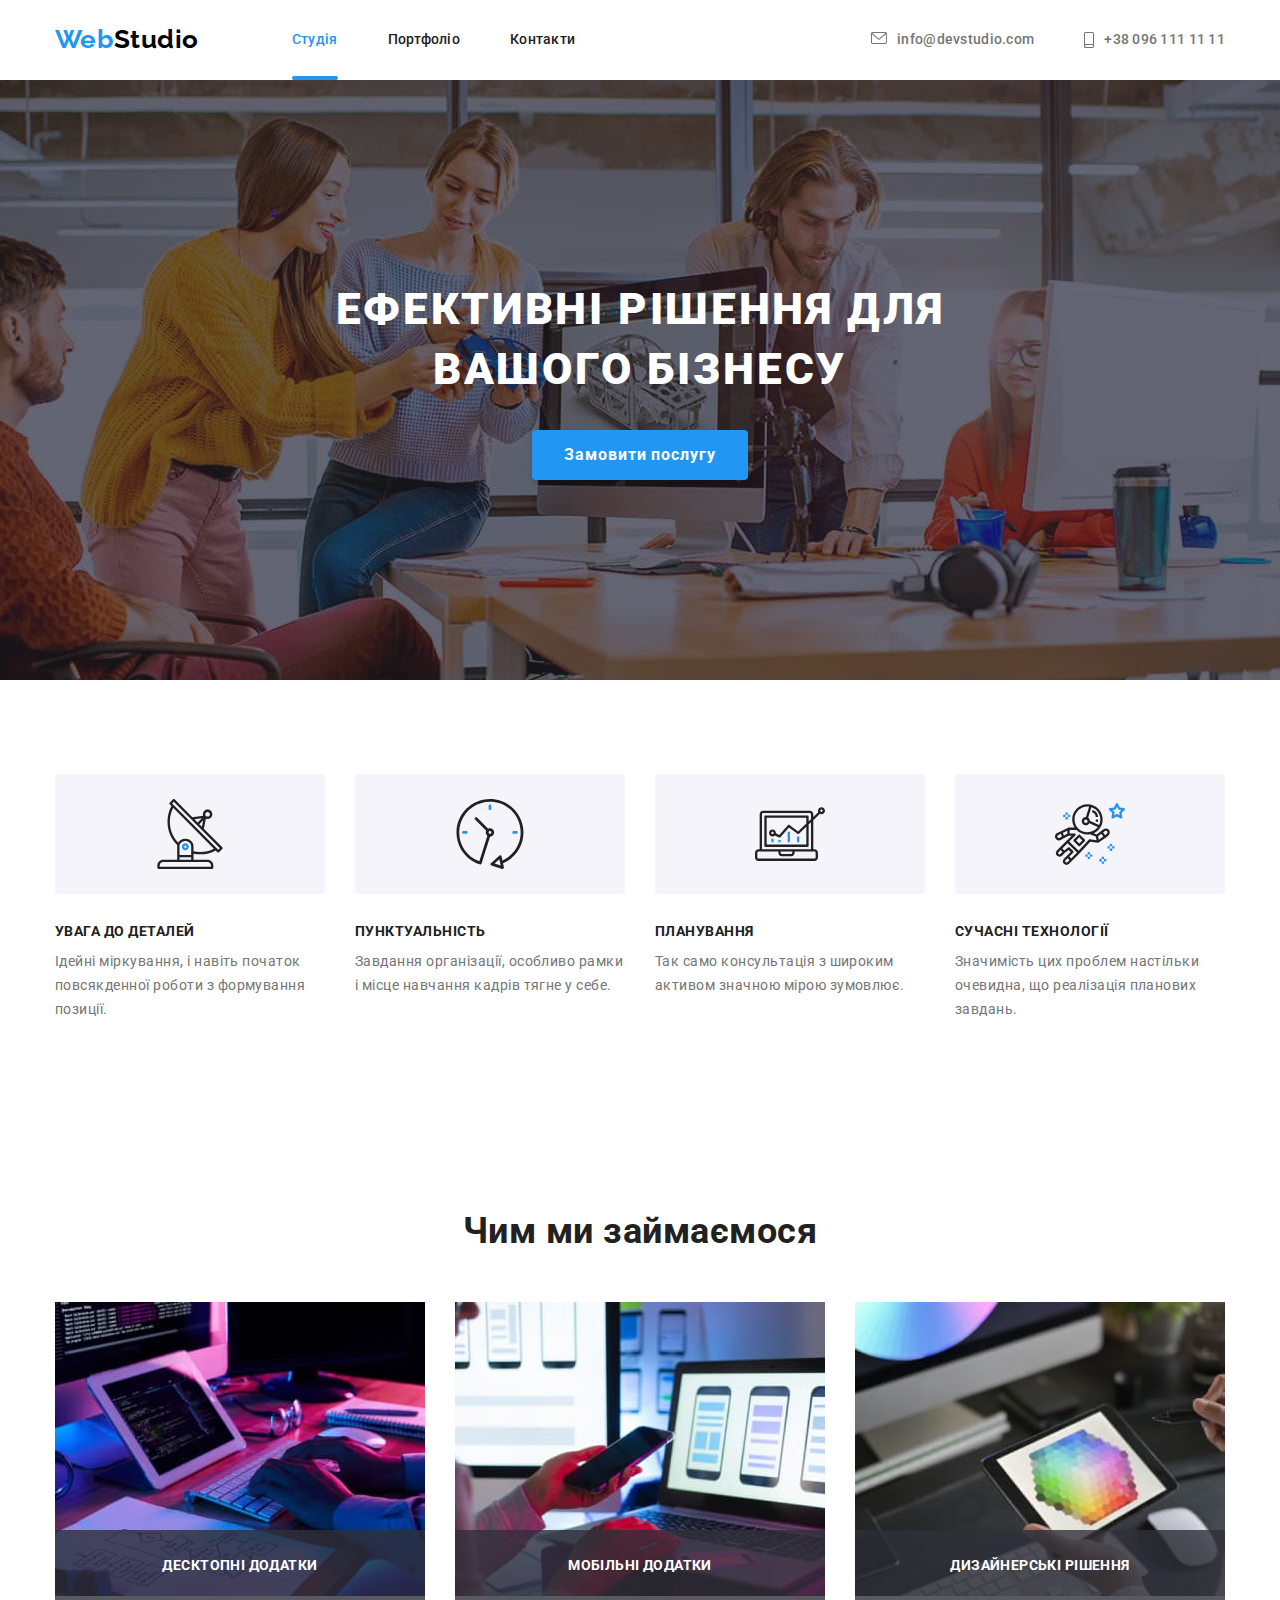
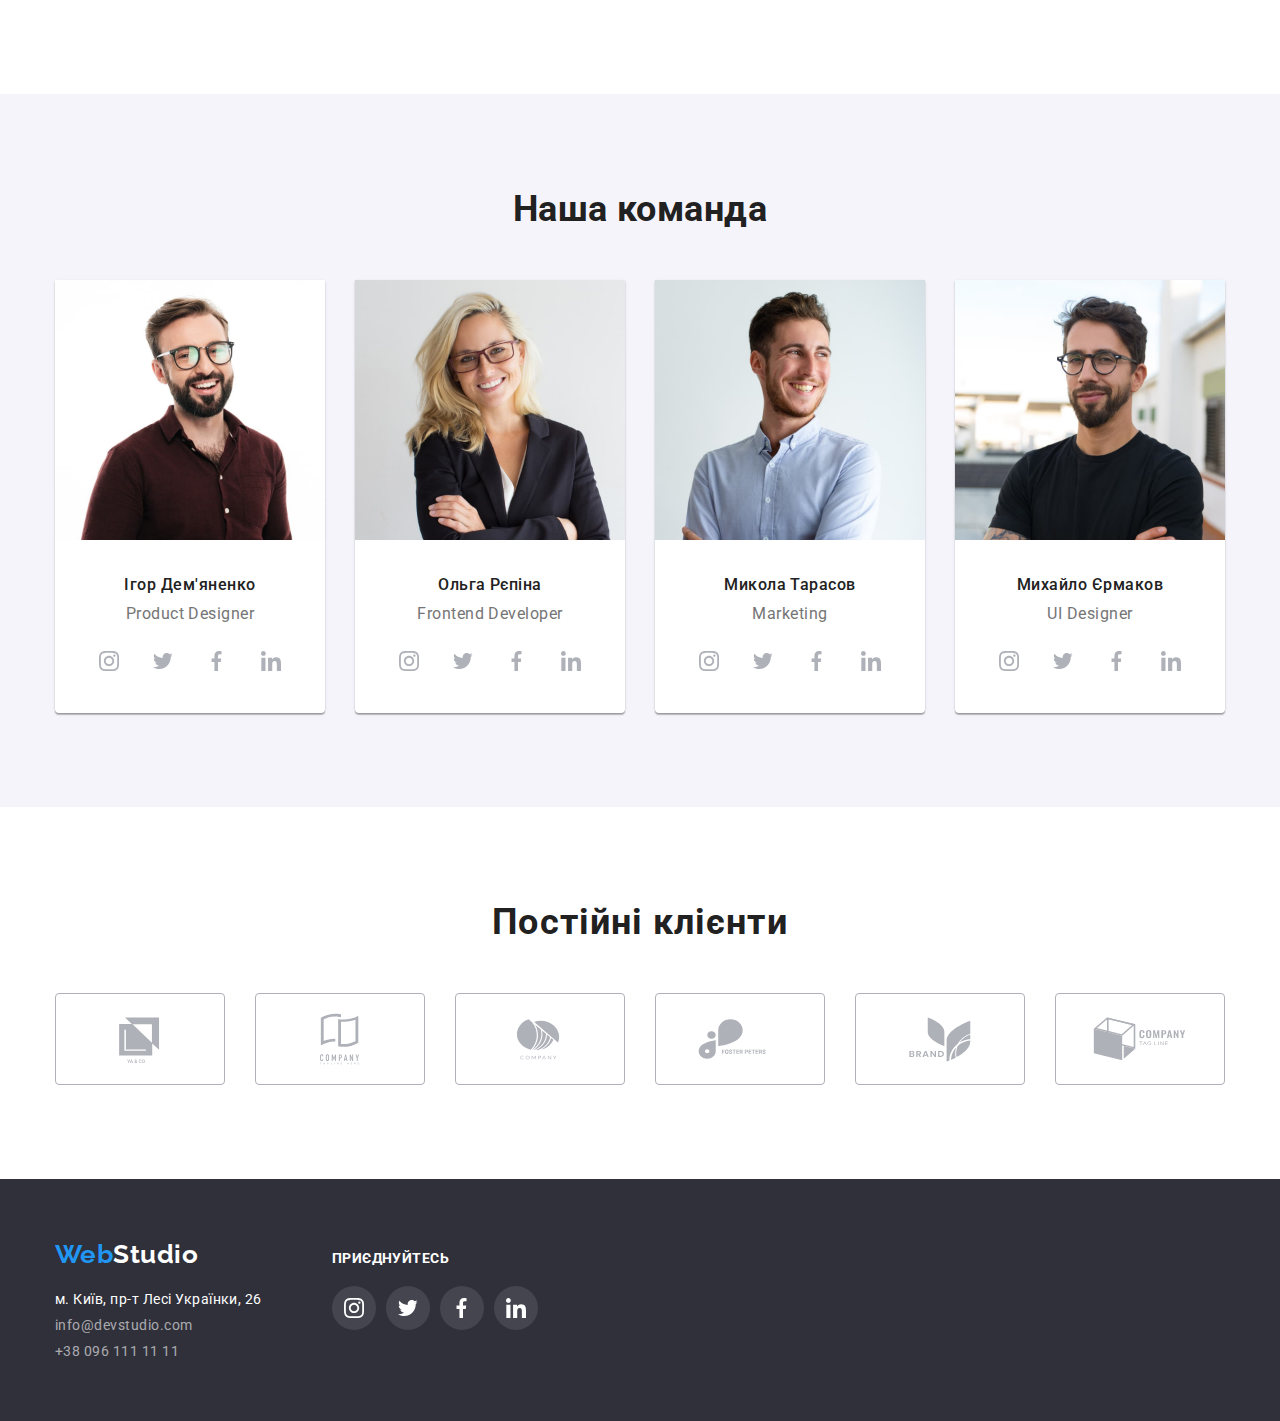
==== commit 6b67b6d7: "update css" ====
--- a/index.html
+++ b/index.html
@@ -419,7 +419,7 @@
               ></a>
             </li>
             <li class="icon-clients">
-              <a href="#"
+              <a class="clients-link" href="#"
                 ><svg class="icon">
                   <use href="./imeges/symbol-defs.svg#icon-tagline"></use></svg
               ></a>
--- a/css/style.css
+++ b/css/style.css
@@ -514,34 +514,34 @@
   width: 106px;
   height: 60px;
   margin: 16px 32px;
-  fill: var(--primery-fill-color);
+  fill: currentColor;
   transition: fill 250ms cubic-bezier(0.4, 0, 0.2, 1);
 }
 
-.icon:hover {
-  fill: var(--accent-color);
-}
-
-.clients-link{
- width: 170px;
-  height: 92px;
-}
-
-.icon-list .icon-clients {
-  display: block;
- 
+.clients-link {
+display: flex;
+  width: 100%;
+  height: 100%;
   border: 1px solid #afb1b8;
   border-radius: 4px;
+  color: var(--primery-fill-color);
+  transition: border-color 250ms cubic-bezier(0.4, 0, 0.2, 1);
+}
+
+.icon-list .icon-clients {
+  width: 170px;
+  height: 92px;
   margin-right: 30px;
-  transition: border-color 250ms cubic-bezier(0.4, 0, 0.2, 1);
 }
 
 .icon-list .icon-clients:last-child {
   margin-right: 0;
 }
-.icon-list .icon-clients:hover,
-.icon-list .icon-clients:focus {
+
+.clients-link:hover,
+.clients-link:focus {
   border-color: var(--accent-color);
+  color: var(--accent-color);
 }
 
 /* Footer */
